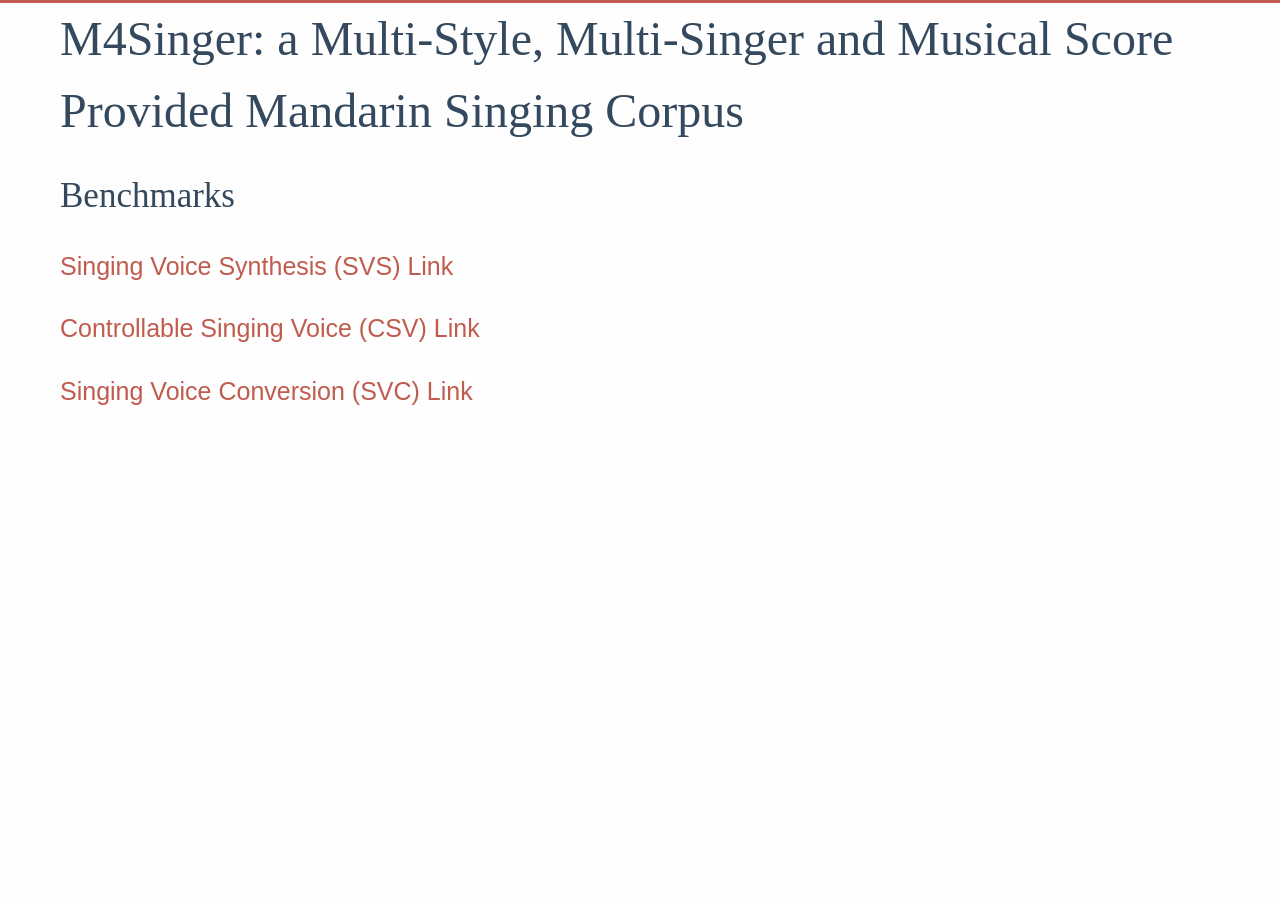
==== index.html @ 1cc2bf82 "m4singer" ====
<!DOCTYPE html>
<html lang="en">
  <head><meta charset="UTF-8"/>
<meta http-equiv="X-UA-Compatible" content="IE=edge" />
<meta name="viewport" content="width=device-width, initial-scale=1, maximum-scale=1"/>


<meta http-equiv="Cache-Control" content="no-transform" />
<meta http-equiv="Cache-Control" content="no-siteapp" />

<meta name="theme-color" content="#f8f5ec" />
<meta name="msapplication-navbutton-color" content="#f8f5ec">
<meta name="apple-mobile-web-app-capable" content="yes">
<meta name="apple-mobile-web-app-status-bar-style" content="#f8f5ec">

<link rel="alternate" href="/default" title="SyntaSpeech" ><link rel="shortcut icon" type="image/x-icon" href="/favicon.ico?v=2.11.1" />
<link rel="canonical" href="http://yoursite.com/"/>

<link rel="stylesheet" type="text/css" href="/lib/fancybox/jquery.fancybox.css" />
<link rel="stylesheet" type="text/css" href="/css/style.css?v=2.11.1" />

<script>
  window.config = {"leancloud":{"app_id":null,"app_key":null},"toc":true,"fancybox":true,"pjax":"","latex":false};
</script>

    <title>M4Singer</title>
  <meta name="generator" content="Hexo 6.0.0"></head>

  <body><div id="mobile-navbar" class="mobile-navbar">
  <div class="mobile-header-logo">
    <a href="/." class="logo">M4Singer</a>
  </div>
  <div class="mobile-navbar-icon">
    <span></span>
    <span></span>
    <span></span>
  </div>
</div>

<nav id="mobile-menu" class="mobile-menu slideout-menu">
  <ul class="mobile-menu-list"><a href="/">
        <li class="mobile-menu-item">Home
          </li>
      </a></ul>
</nav>
<div class="container" id="mobile-panel">
      <header id="header" class="header"></header>

      <main id="main" class="main">
        <div class="content-wrapper">
          <div id="content" class="content"><section id="posts" class="posts"><article class="post">
    <header class="post-header">
      <h1 class="post-title"><a class="post-link" href="/syntaspeech/">M4Singer: a Multi-Style, Multi-Singer and Musical Score Provided Mandarin Singing Corpus</a>
        </h1>

      <div class="post-meta"></div>
    </header>

    <div class="post-content">


<h1 id="Audio-Samples"><a href="#Audio-Samples" class="headerlink" title="Audio Samples"></a>Benchmarks</h1><p></p>
        <p style="font-size:25px;"><a href="svs_index.html">Singing Voice Synthesis (SVS) Link</a></p>
        <p style="font-size:25px;"><a href="csv_index.html">Controllable Singing Voice (CSV) Link</a></p>
        <p style="font-size:25px;"><a href="svc_index.html">Singing Voice Conversion (SVC) Link</a></p>
</ol>




<h3 id><a href="#" class="headerlink" title></a></h3>
        </div></article>
      <nav class="pagination"></nav></section></div></div>
      </main>

      <footer id="footer" class="footer"></footer>

      <div class="back-to-top" id="back-to-top">
        <i class="iconfont icon-up"></i>
      </div>
    </div><script type="text/javascript" src="/lib/jquery/jquery.min.js"></script>
  <script type="text/javascript" src="/lib/slideout/slideout.js"></script>
  <script type="text/javascript" src="/lib/fancybox/jquery.fancybox.pack.js"></script>
  <script type="text/javascript" src="/js/src/even.js?v=2.11.1"></script>
</body>
</html>
---- css/style.css ----
@charset "UTF-8";
@font-face {
  font-family: 'Chancery';
  src: url("../fonts/chancery/apple-chancery-webfont.eot");
  src: local("Apple Chancery"), url("../fonts/chancery/apple-chancery-webfont.eot?#iefix") format("embedded-opentype"), url("../fonts/chancery/apple-chancery-webfont.woff2") format("woff2"), url("../fonts/chancery/apple-chancery-webfont.woff") format("woff"), url("../fonts/chancery/apple-chancery-webfont.ttf") format("truetype"), url("../fonts/chancery/apple-chancery-webfont.svg#apple-chancery") format("svg");
  font-weight: lighter;
  font-style: normal; }

/*! normalize.css v3.0.2 | MIT License | git.io/normalize */
/**
 * 1. Set default font family to sans-serif.
 * 2. Prevent iOS text size adjust after orientation change, without disabling
 *    user zoom.
 */
html {
  font-family: sans-serif;
  /* 1 */
  -ms-text-size-adjust: 100%;
  /* 2 */
  -webkit-text-size-adjust: 100%;
  /* 2 */ }

/**
 * Remove default margin.
 */
body {
  margin: 0; }

/* HTML5 display definitions
   ========================================================================== */
/**
 * Correct `block` display not defined for any HTML5 element in IE 8/9.
 * Correct `block` display not defined for `details` or `summary` in IE 10/11
 * and Firefox.
 * Correct `block` display not defined for `main` in IE 11.
 */
article,
aside,
details,
figcaption,
figure,
footer,
header,
hgroup,
main,
menu,
nav,
section,
summary {
  display: block; }

/**
 * 1. Correct `inline-block` display not defined in IE 8/9.
 * 2. Normalize vertical alignment of `progress` in Chrome, Firefox, and Opera.
 */
audio,
canvas,
progress,
video {
  display: inline-block;
  /* 1 */
  vertical-align: baseline;
  /* 2 */ }

/**
 * Prevent modern browsers from displaying `audio` without controls.
 * Remove excess height in iOS 5 devices.
 */
audio:not([controls]) {
  display: none;
  height: 0; }

/**
 * Address `[hidden]` styling not present in IE 8/9/10.
 * Hide the `template` element in IE 8/9/11, Safari, and Firefox < 22.
 */
[hidden],
template {
  display: none; }

/* Links
   ========================================================================== */
/**
 * Remove the gray background color from active links in IE 10.
 */
a {
  background-color: transparent; }

/**
 * Improve readability when focused and also mouse hovered in all browsers.
 */
a:active,
a:hover {
  outline: 0; }

/* Text-level semantics
   ========================================================================== */
/**
 * Address styling not present in IE 8/9/10/11, Safari, and Chrome.
 */
abbr[title] {
  border-bottom: 1px dotted; }

/**
 * Address style set to `bolder` in Firefox 4+, Safari, and Chrome.
 */
b,
strong {
  font-weight: bold; }

/**
 * Address styling not present in Safari and Chrome.
 */
dfn {
  font-style: italic; }

/**
 * Address variable `h1` font-size and margin within `section` and `article`
 * contexts in Firefox 4+, Safari, and Chrome.
 */
h1 {
  font-size: 2em;
  margin: 0.67em 0; }

/**
 * Address styling not present in IE 8/9.
 */
mark {
  background: #ff0;
  color: #000; }

/**
 * Address inconsistent and variable font size in all browsers.
 */
small {
  font-size: 80%; }

/**
 * Prevent `sub` and `sup` affecting `line-height` in all browsers.
 */
sub,
sup {
  font-size: 75%;
  line-height: 0;
  position: relative;
  vertical-align: baseline; }

sup {
  top: -0.5em; }

sub {
  bottom: -0.25em; }

/* Embedded content
   ========================================================================== */
/**
 * Remove border when inside `a` element in IE 8/9/10.
 */
img {
  border: 0; }

/**
 * Correct overflow not hidden in IE 9/10/11.
 */
svg:not(:root) {
  overflow: hidden; }

/* Grouping content
   ========================================================================== */
/**
 * Address margin not present in IE 8/9 and Safari.
 */
figure {
  margin: 1em 40px; }

/**
 * Address differences between Firefox and other browsers.
 */
hr {
  -moz-box-sizing: content-box;
  box-sizing: content-box;
  height: 0; }

/**
 * Contain overflow in all browsers.
 */
pre {
  overflow: auto; }

/**
 * Address odd `em`-unit font size rendering in all browsers.
 */
code,
kbd,
pre,
samp {
  font-family: monospace, monospace;
  font-size: 1em; }

/* Forms
   ========================================================================== */
/**
 * Known limitation: by default, Chrome and Safari on OS X allow very limited
 * styling of `select`, unless a `border` property is set.
 */
/**
 * 1. Correct color not being inherited.
 *    Known issue: affects color of disabled elements.
 * 2. Correct font properties not being inherited.
 * 3. Address margins set differently in Firefox 4+, Safari, and Chrome.
 */
button,
input,
optgroup,
select,
textarea {
  color: inherit;
  /* 1 */
  font: inherit;
  /* 2 */
  margin: 0;
  /* 3 */ }

/**
 * Address `overflow` set to `hidden` in IE 8/9/10/11.
 */
button {
  overflow: visible; }

/**
 * Address inconsistent `text-transform` inheritance for `button` and `select`.
 * All other form control elements do not inherit `text-transform` values.
 * Correct `button` style inheritance in Firefox, IE 8/9/10/11, and Opera.
 * Correct `select` style inheritance in Firefox.
 */
button,
select {
  text-transform: none; }

/**
 * 1. Avoid the WebKit bug in Android 4.0.* where (2) destroys native `audio`
 *    and `video` controls.
 * 2. Correct inability to style clickable `input` types in iOS.
 * 3. Improve usability and consistency of cursor style between image-type
 *    `input` and others.
 */
button,
html input[type="button"],
input[type="reset"],
input[type="submit"] {
  -webkit-appearance: button;
  /* 2 */
  cursor: pointer;
  /* 3 */ }

/**
 * Re-set default cursor for disabled elements.
 */
button[disabled],
html input[disabled] {
  cursor: default; }

/**
 * Remove inner padding and border in Firefox 4+.
 */
button::-moz-focus-inner,
input::-moz-focus-inner {
  border: 0;
  padding: 0; }

/**
 * Address Firefox 4+ setting `line-height` on `input` using `!important` in
 * the UA stylesheet.
 */
input {
  line-height: normal; }

/**
 * It's recommended that you don't attempt to style these elements.
 * Firefox's implementation doesn't respect box-sizing, padding, or width.
 *
 * 1. Address box sizing set to `content-box` in IE 8/9/10.
 * 2. Remove excess padding in IE 8/9/10.
 */
input[type="checkbox"],
input[type="radio"] {
  box-sizing: border-box;
  /* 1 */
  padding: 0;
  /* 2 */ }

/**
 * Fix the cursor style for Chrome's increment/decrement buttons. For certain
 * `font-size` values of the `input`, it causes the cursor style of the
 * decrement button to change from `default` to `text`.
 */
input[type="number"]::-webkit-inner-spin-button,
input[type="number"]::-webkit-outer-spin-button {
  height: auto; }

/**
 * 1. Address `appearance` set to `searchfield` in Safari and Chrome.
 * 2. Address `box-sizing` set to `border-box` in Safari and Chrome
 *    (include `-moz` to future-proof).
 */
input[type="search"] {
  -webkit-appearance: textfield;
  /* 1 */
  -moz-box-sizing: content-box;
  -webkit-box-sizing: content-box;
  /* 2 */
  box-sizing: content-box; }

/**
 * Remove inner padding and search cancel button in Safari and Chrome on OS X.
 * Safari (but not Chrome) clips the cancel button when the search input has
 * padding (and `textfield` appearance).
 */
input[type="search"]::-webkit-search-cancel-button,
input[type="search"]::-webkit-search-decoration {
  -webkit-appearance: none; }

/**
 * Define consistent border, margin, and padding.
 */
fieldset {
  border: 1px solid #c0c0c0;
  margin: 0 2px;
  padding: 0.35em 0.625em 0.75em; }

/**
 * 1. Correct `color` not being inherited in IE 8/9/10/11.
 * 2. Remove padding so people aren't caught out if they zero out fieldsets.
 */
legend {
  border: 0;
  /* 1 */
  padding: 0;
  /* 2 */ }

/**
 * Remove default vertical scrollbar in IE 8/9/10/11.
 */
textarea {
  overflow: auto; }

/**
 * Don't inherit the `font-weight` (applied by a rule above).
 * NOTE: the default cannot safely be changed in Chrome and Safari on OS X.
 */
optgroup {
  font-weight: bold; }

/* Tables
   ========================================================================== */
/**
 * Remove most spacing between table cells.
 */
table {
  border-collapse: collapse;
  border-spacing: 0; }

td,
th {
  padding: 0; }

html {
  font-size: 18px;
  box-sizing: border-box; }

body {
  padding: 0;
  margin: 0;
  font-family: "Source Sans Pro", "Helvetica Neue", Arial, sans-serif;
  font-weight: normal;
  -webkit-font-smoothing: antialiased;
  -moz-osx-font-smoothing: grayscale;
  line-height: 1.5;
  color: #34495e;
  background: #fefefe;
  scroll-behavior: smooth;
  border-top: 3px solid #c05b4d; }
  body.hide-top {
    border-top: 3px solid transparent; }

@media screen and (max-width: 1200px) {
  body {
    border-top: 0; } }

::selection {
  background: #c05b4d;
  color: #fff; }

img {
  max-width: 100%;
  height: auto;
  display: inline-block;
  vertical-align: middle; }

a {
  color: #34495e;
  text-decoration: none; }

h1 {
  font-size: 35px;
  font-family: Athelas, STHeiti, Microsoft Yahei, serif; }

h2 {
  font-size: 28px;
  font-family: Athelas, STHeiti, Microsoft Yahei, serif; }

h3 {
  font-size: 25px;
  font-family: Athelas, STHeiti, Microsoft Yahei, serif; }

h4 {
  font-size: 16px;
  font-family: Athelas, STHeiti, Microsoft Yahei, serif; }

h5 {
  font-size: 14px;
  font-family: Athelas, STHeiti, Microsoft Yahei, serif; }

h6 {
  font-size: 14px;
  font-family: Athelas, STHeiti, Microsoft Yahei, serif; }

.container {
  margin: 0 auto;
  width: 1200px; }

@media screen and (max-width: 1200px) {
  .container {
    width: 100%;
    box-shadow: -1px -5px 5px #cacaca; } }

.content-wrapper {
  padding: 0 20px; }

.video-container {
  position: relative;
  padding-bottom: 56.25%;
  /* 16:9 */
  padding-top: 25px;
  height: 0; }

.video-container iframe {
  position: absolute;
  top: 0;
  left: 0;
  width: 100%;
  height: 100%; }

.header {
  padding: 0px 0px; }
  .header:before, .header:after {
    content: " ";
    display: table; }
  .header:after {
    clear: both; }
  .header .logo-wrapper {
    float: left; }
    .header .logo-wrapper .logo {
      font-size: 0px;
      font-family: "Chancery", cursive, LiSu, sans-serif; }
  @media screen and (max-width: 1200px) {
    .header .logo-wrapper {
      display: none; } }
  .header .site-navbar {
    float: right; }
    .header .site-navbar .menu {
      display: inline-block;
      position: relative;
      padding-left: 0;
      padding-right: 25px;
      font-family: Athelas, STHeiti, Microsoft Yahei, serif; }
      .header .site-navbar .menu .menu-item {
        display: inline-block;
        display: inline-block;
        vertical-align: middle;
        transform: translateZ(0);
        backface-visibility: hidden;
        box-shadow: 0 0 1px transparent;
        position: relative;
        overflow: hidden; }
        .header .site-navbar .menu .menu-item + .menu-item {
          margin-left: 0px; }
        .header .site-navbar .menu .menu-item:before {
          content: '';
          position: absolute;
          z-index: -1;
          height: 2px;
          bottom: 0;
          left: 51%;
          right: 51%;
          background: #c05b4d;
          transition-duration: 0.2s;
          transition-property: right, left;
          transition-timing-function: ease-out; }
        .header .site-navbar .menu .menu-item.active:before, .header .site-navbar .menu .menu-item:active:before, .header .site-navbar .menu .menu-item:focus:before, .header .site-navbar .menu .menu-item:hover:before {
          right: 0;
          left: 0; }
      .header .site-navbar .menu .menu-item-link {
        font-size: 0px; }
  @media screen and (max-width: 1200px) {
    .header .site-navbar {
      display: none; } }

@media screen and (max-width: 1200px) {
  .header {
    padding: 50px 0 0;
    text-align: center; } }

.posts {
  margin-bottom: 0px; }

.post {
  padding: 0em 0; }
  .post + .post {
    border-top: 0px solid #e6e6e6; }
  .post .post-header {
    margin-bottom: 20px; }
    .post .post-header .post-title {
      margin: 0;
      font-size: 48px;
      font-weight: 400;
      font-family: Athelas, STHeiti, Microsoft Yahei, serif; }
    .post .post-header .post-link {
      display: inline-block;
      vertical-align: middle;
      transform: translateZ(0);
      backface-visibility: hidden;
      box-shadow: 0 0 1px transparent;
      position: relative;
      overflow: hidden; }
      .post .post-header .post-link:before {
        content: '';
        position: absolute;
        z-index: -1;
        height: 2px;
        bottom: 0;
        left: 51%;
        right: 51%;
        background: #c05b4d;
        transition-duration: 0.2s;
        transition-property: right, left;
        transition-timing-function: ease-out; }
      .post .post-header .post-link.active:before, .post .post-header .post-link:active:before, .post .post-header .post-link:focus:before, .post .post-header .post-link:hover:before {
        right: 0;
        left: 0; }
    .post .post-header .post-meta .post-time {
      font-size: 15px;
      color: #8a8a8a; }
    .post .post-header .post-meta .post-category {
      display: inline;
      font-size: 14px;
      color: #8a8a8a; }
      .post .post-header .post-meta .post-category::before {
        content: '·'; }
      .post .post-header .post-meta .post-category a {
        color: inherit; }
        .post .post-header .post-meta .post-category a + a::before {
          content: '/';
          margin-right: 3px;
          color: #8a8a8a !important; }
        .post .post-header .post-meta .post-category a:hover {
          color: #c05b4d; }
    .post .post-header .post-meta .post-visits {
      display: inline-block;
      font-size: 14px;
      color: #8a8a8a; }
      .post .post-header .post-meta .post-visits::before {
        content: '·'; }
  .post .post-toc {
    position: absolute;
    width: 200px;
    margin-left: 1185px;
    padding: 10px;
    font-family: Athelas, STHeiti, Microsoft Yahei, serif;
    border-radius: 5px;
    background: rgba(248, 245, 236, 0.6);
    box-shadow: 1px 1px 2px rgba(0, 0, 0, 0.125);
    word-wrap: break-word;
    box-sizing: border-box; }
    .post .post-toc .post-toc-title {
      margin: 0 10px;
      font-size: 20px;
      font-weight: 400;
      text-transform: uppercase; }
    .post .post-toc .post-toc-content {
      font-size: 15px; }
      .post .post-toc .post-toc-content .toc,
      .post .post-toc .post-toc-content .toc-child {
        list-style: square; }
      .post .post-toc .post-toc-content .toc {
        margin: 10px 0;
        padding-left: 20px; }
        .post .post-toc .post-toc-content .toc .toc-child {
          padding-left: 15px; }
      .post .post-toc .post-toc-content .toc-link.active {
        color: #c05b4d; }
  @media screen and (max-width: 1585px) {
    .post .post-toc {
      display: none; } }
  .post .post-content h1 {
    font-weight: 400;
    font-family: Athelas, STHeiti, Microsoft Yahei, serif; }
  .post .post-content h2 {
    font-weight: 400;
    font-family: Athelas, STHeiti, Microsoft Yahei, serif; }
  .post .post-content h3 {
    font-weight: 400;
    font-family: Athelas, STHeiti, Microsoft Yahei, serif; }
  .post .post-content h4 {
    font-weight: 400;
    font-family: Athelas, STHeiti, Microsoft Yahei, serif; }
  .post .post-content h5 {
    font-weight: 400;
    font-family: Athelas, STHeiti, Microsoft Yahei, serif; }
  .post .post-content h6 {
    font-weight: 400;
    font-family: Athelas, STHeiti, Microsoft Yahei, serif; }
  .post .post-content .headerlink:hover {
    border-bottom: 0; }
  .post .post-content a {
    color: #c05b4d;
    word-break: break-all; }
    .post .post-content a:hover {
      border-bottom: 1px solid #c05b4d; }
    .post .post-content a.fancybox {
      border: 0; }
  .post .post-content ul {
    padding-left: 0;
    list-style: inside; }
    .post .post-content ul li input[type="checkbox"] {
      margin-right: 5px; }
  .post .post-content blockquote {
    margin: 2em 0;
    padding: 10px 20px;
    position: relative;
    color: rgba(52, 73, 94, 0.8);
    background-color: rgba(192, 91, 77, 0.05);
    border-left: 3px solid rgba(192, 91, 77, 0.3);
    box-shadow: 1px 1px 2px rgba(0, 0, 0, 0.125); }
    .post .post-content blockquote p {
      margin: 0; }
  .post .post-content img {
    display: inline-block;
    max-width: 100%; }
  .post .post-content .table-responsive {
    width: 100%;
    margin-bottom: 20px;
    overflow: auto;
    border: 3px double #f4efe1; }
  .post .post-content table {
    width: 100%;
    max-width: 100%;
    border-spacing: 0;
    box-shadow: 2px 2px 3px rgba(0, 0, 0, 0.125); }
    .post .post-content table thead {
      background: #f8f5ec; }
    .post .post-content table th, .post .post-content table td {
      padding: 5px 15px;
      border: 1px double #f4efe1;
      align-content: "center"; }
  .post .post-content code, .post .post-content pre {
    padding: 7px;
    font-size: 13px;
    font-family: Consolas, Monaco, Menlo, Consolas, monospace;
    background: #f8f5ec; }
  .post .post-content code {
    padding: 3px 5px;
    border-radius: 4px;
    color: #c7254e;
    word-break: normal;
    white-space: pre-warp;
    word-wrap: break-word; }
  .post .post-content .highlight {
    margin: 1em 0;
    border-radius: 5px;
    overflow-x: auto;
    box-shadow: 1px 1px 2px rgba(0, 0, 0, 0.125);
    position: relative; }
    .post .post-content .highlight table {
      position: relative;
      max-width: none; }
      .post .post-content .highlight table::after {
        position: absolute;
        top: 0;
        right: 0;
        left: 0;
        padding: 2px 7px;
        font-size: 13px;
        font-weight: bold;
        color: #b1b1b1;
        background: #f4efe1;
        content: 'Code'; }
    .post .post-content .highlight.html > table::after {
      content: "HTML"; }
    .post .post-content .highlight.html > figcaption > span::after {
      content: " · HTML"; }
    .post .post-content .highlight.html figcaption + table::after {
      display: none; }
    .post .post-content .highlight.js > table::after {
      content: "JavaScript"; }
    .post .post-content .highlight.js > figcaption > span::after {
      content: " · JavaScript"; }
    .post .post-content .highlight.js figcaption + table::after {
      display: none; }
    .post .post-content .highlight.bash > table::after {
      content: "Bash"; }
    .post .post-content .highlight.bash > figcaption > span::after {
      content: " · Bash"; }
    .post .post-content .highlight.bash figcaption + table::after {
      display: none; }
    .post .post-content .highlight.css > table::after {
      content: "CSS"; }
    .post .post-content .highlight.css > figcaption > span::after {
      content: " · CSS"; }
    .post .post-content .highlight.css figcaption + table::after {
      display: none; }
    .post .post-content .highlight.scss > table::after {
      content: "Scss"; }
    .post .post-content .highlight.scss > figcaption > span::after {
      content: " · Scss"; }
    .post .post-content .highlight.scss figcaption + table::after {
      display: none; }
    .post .post-content .highlight.java > table::after {
      content: "Java"; }
    .post .post-content .highlight.java > figcaption > span::after {
      content: " · Java"; }
    .post .post-content .highlight.java figcaption + table::after {
      display: none; }
    .post .post-content .highlight.xml > table::after {
      content: "XML"; }
    .post .post-content .highlight.xml > figcaption > span::after {
      content: " · XML"; }
    .post .post-content .highlight.xml figcaption + table::after {
      display: none; }
    .post .post-content .highlight.python > table::after {
      content: "Python"; }
    .post .post-content .highlight.python > figcaption > span::after {
      content: " · Python"; }
    .post .post-content .highlight.python figcaption + table::after {
      display: none; }
    .post .post-content .highlight.json > table::after {
      content: "JSON"; }
    .post .post-content .highlight.json > figcaption > span::after {
      content: " · JSON"; }
    .post .post-content .highlight.json figcaption + table::after {
      display: none; }
    .post .post-content .highlight.swift > table::after {
      content: "Swift"; }
    .post .post-content .highlight.swift > figcaption > span::after {
      content: " · Swift"; }
    .post .post-content .highlight.swift figcaption + table::after {
      display: none; }
    .post .post-content .highlight.ruby > table::after {
      content: "Ruby"; }
    .post .post-content .highlight.ruby > figcaption > span::after {
      content: " · Ruby"; }
    .post .post-content .highlight.ruby figcaption + table::after {
      display: none; }
    .post .post-content .highlight.php > table::after {
      content: "PHP"; }
    .post .post-content .highlight.php > figcaption > span::after {
      content: " · PHP"; }
    .post .post-content .highlight.php figcaption + table::after {
      display: none; }
    .post .post-content .highlight.c > table::after {
      content: "C"; }
    .post .post-content .highlight.c > figcaption > span::after {
      content: " · C"; }
    .post .post-content .highlight.c figcaption + table::after {
      display: none; }
    .post .post-content .highlight.cpp > table::after {
      content: "C++"; }
    .post .post-content .highlight.cpp > figcaption > span::after {
      content: " · C++"; }
    .post .post-content .highlight.cpp figcaption + table::after {
      display: none; }
    .post .post-content .highlight.scheme > table::after {
      content: "Scheme"; }
    .post .post-content .highlight.scheme > figcaption > span::after {
      content: " · Scheme"; }
    .post .post-content .highlight.scheme figcaption + table::after {
      display: none; }
    .post .post-content .highlight.objectivec > table::after {
      content: "Objective-C"; }
    .post .post-content .highlight.objectivec > figcaption > span::after {
      content: " · Objective-C"; }
    .post .post-content .highlight.objectivec figcaption + table::after {
      display: none; }
    .post .post-content .highlight.yml > table::after {
      content: "YAML"; }
    .post .post-content .highlight.yml > figcaption > span::after {
      content: " · YAML"; }
    .post .post-content .highlight.yml figcaption + table::after {
      display: none; }
    .post .post-content .highlight.stylus > table::after {
      content: "Stylus"; }
    .post .post-content .highlight.stylus > figcaption > span::after {
      content: " · Stylus"; }
    .post .post-content .highlight.stylus figcaption + table::after {
      display: none; }
    .post .post-content .highlight.sql > table::after {
      content: "SQL"; }
    .post .post-content .highlight.sql > figcaption > span::after {
      content: " · SQL"; }
    .post .post-content .highlight.sql figcaption + table::after {
      display: none; }
    .post .post-content .highlight.http > table::after {
      content: "HTTP"; }
    .post .post-content .highlight.http > figcaption > span::after {
      content: " · HTTP"; }
    .post .post-content .highlight.http figcaption + table::after {
      display: none; }
    .post .post-content .highlight.go > table::after {
      content: "Go"; }
    .post .post-content .highlight.go > figcaption > span::after {
      content: " · Go"; }
    .post .post-content .highlight.go figcaption + table::after {
      display: none; }
    .post .post-content .highlight.kotlin > table::after {
      content: "Kotlin"; }
    .post .post-content .highlight.kotlin > figcaption > span::after {
      content: " · Kotlin"; }
    .post .post-content .highlight.kotlin figcaption + table::after {
      display: none; }
    .post .post-content .highlight figcaption {
      position: absolute;
      top: 0;
      width: 100%;
      padding: 2px 7px;
      font-size: 13px;
      font-weight: bold;
      color: #b1b1b1;
      background: #f4efe1;
      z-index: 20;
      overflow-x: hidden;
      box-sizing: border-box; }
      .post .post-content .highlight figcaption > a {
        position: absolute;
        right: 0;
        display: inline-box;
        margin-right: 7px;
        font-weight: 400; }
        .post .post-content .highlight figcaption > a:hover {
          text-decoration: none;
          border: 0; }
    .post .post-content .highlight .code pre {
      margin: 0;
      padding: 30px 10px 10px; }
    .post .post-content .highlight .gutter {
      width: 10px;
      color: #cacaca; }
      .post .post-content .highlight .gutter pre {
        margin: 0;
        padding: 30px 7px 10px; }
    .post .post-content .highlight .line {
      height: 20px; }
    .post .post-content .highlight table, .post .post-content .highlight tr, .post .post-content .highlight td {
      margin: 0;
      padding: 0;
      width: 100%;
      border-collapse: collapse; }
    .post .post-content .highlight .code .comment,
    .post .post-content .highlight .code .quote {
      color: #93a1a1; }
    .post .post-content .highlight .code .keyword,
    .post .post-content .highlight .code .selector-tag,
    .post .post-content .highlight .code .addition {
      color: #859900; }
    .post .post-content .highlight .code .number,
    .post .post-content .highlight .code .string,
    .post .post-content .highlight .code .meta .meta-string,
    .post .post-content .highlight .code .literal,
    .post .post-content .highlight .code .doctag,
    .post .post-content .highlight .code .regexp {
      color: #2aa198; }
    .post .post-content .highlight .code .title,
    .post .post-content .highlight .code .section,
    .post .post-content .highlight .code .name,
    .post .post-content .highlight .code .selector-id,
    .post .post-content .highlight .code .selector-class {
      color: #268bd2; }
    .post .post-content .highlight .code .attribute,
    .post .post-content .highlight .code .attr,
    .post .post-content .highlight .code .variable,
    .post .post-content .highlight .code .template-variable,
    .post .post-content .highlight .code .class .title,
    .post .post-content .highlight .code .type {
      color: #b58900; }
    .post .post-content .highlight .code .symbol,
    .post .post-content .highlight .code .bullet,
    .post .post-content .highlight .code .subst,
    .post .post-content .highlight .code .meta,
    .post .post-content .highlight .code .meta .keyword,
    .post .post-content .highlight .code .selector-attr,
    .post .post-content .highlight .code .selector-pseudo,
    .post .post-content .highlight .code .link {
      color: #cb4b16; }
    .post .post-content .highlight .code .built_in,
    .post .post-content .highlight .code .deletion {
      color: #dc322f; }
  .post .post-content .read-more .read-more-link {
    color: #c05b4d;
    font-size: 1.1em;
    font-family: Athelas, STHeiti, Microsoft Yahei, serif; }
    .post .post-content .read-more .read-more-link:hover {
      border-bottom: 1px solid #c05b4d; }
  .post .post-copyright {
    margin-top: 20px;
    padding-top: 10px;
    border-top: 1px dashed #e6e6e6; }
    .post .post-copyright .copyright-item {
      margin: 5px 0;
      word-break: normal;
      white-space: pre-warp;
      word-wrap: break-word; }
      .post .post-copyright .copyright-item a {
        color: #c05b4d; }
  .post .post-reward {
    margin-top: 20px;
    padding-top: 10px;
    text-align: center;
    border-top: 1px dashed #e6e6e6; }
    .post .post-reward .reward-button {
      margin: 15px 0;
      padding: 3px 7px;
      display: inline-block;
      color: #c05b4d;
      border: 1px solid #c05b4d;
      border-radius: 5px;
      cursor: pointer; }
      .post .post-reward .reward-button:hover {
        color: #fefefe;
        background-color: #c05b4d;
        transition: 0.5s; }
    .post .post-reward #reward:checked ~ .qr-code {
      display: block; }
    .post .post-reward #reward:checked ~ .reward-button {
      display: none; }
    .post .post-reward .qr-code {
      display: none;
      margin-top: 15px; }
      .post .post-reward .qr-code .qr-code-image {
        display: inline-block;
        min-width: 200px;
        width: 40%; }
      .post .post-reward .qr-code .image {
        width: 200px;
        height: 200px; }
  .post .post-footer {
    margin-top: 0px;
    border-top: 1px solid #e6e6e6;
    font-family: Athelas, STHeiti, Microsoft Yahei, serif; }
    .post .post-footer .post-tags {
      padding: 0px 0; }
      .post .post-footer .post-tags a {
        margin-right: 5px;
        color: #c05b4d;
        word-break: break-all; }
        .post .post-footer .post-tags a::before {
          content: '#'; }
    .post .post-footer .post-nav {
      margin: 1em 0; }
      .post .post-footer .post-nav:before, .post .post-footer .post-nav:after {
        content: " ";
        display: table; }
      .post .post-footer .post-nav:after {
        clear: both; }
      .post .post-footer .post-nav .prev,
      .post .post-footer .post-nav .next {
        font-weight: 600;
        font-size: 18px;
        font-family: Athelas, STHeiti, Microsoft Yahei, serif;
        transition-property: transform;
        transition-timing-function: ease-out;
        transition-duration: 0.3s; }
      .post .post-footer .post-nav .prev {
        float: left; }
        .post .post-footer .post-nav .prev:hover {
          color: #c05b4d;
          transform: translateX(-4px); }
      .post .post-footer .post-nav .next {
        float: right; }
        .post .post-footer .post-nav .next:hover {
          color: #c05b4d;
          transform: translateX(4px); }
      .post .post-footer .post-nav .nav-mobile {
        display: none; }
  @media screen and (max-width: 1200px) {
    .post .post-footer .post-nav .nav-default {
      display: none; }
    .post .post-footer .post-nav .nav-mobile {
      display: inline; } }

.pagination {
  margin: 2em 0; }
  .pagination:before, .pagination:after {
    content: " ";
    display: table; }
  .pagination:after {
    clear: both; }
  .pagination .prev,
  .pagination .next {
    font-weight: 600;
    font-size: 20px;
    font-family: Athelas, STHeiti, Microsoft Yahei, serif;
    transition-property: transform;
    transition-timing-function: ease-out;
    transition-duration: 0.3s; }
  .pagination .prev {
    float: left; }
    .pagination .prev:hover {
      color: #c05b4d;
      transform: translateX(-4px); }
  .pagination .next {
    float: right; }
    .pagination .next:hover {
      color: #c05b4d;
      transform: translateX(4px); }

.footer {
  margin-top: 2em; }
  .footer .social-links {
    text-align: center; }
    .footer .social-links .iconfont {
      font-size: 30px; }
      .footer .social-links .iconfont + .iconfont {
        margin-left: 10px; }
      .footer .social-links .iconfont:hover {
        color: #c05b4d; }
  .footer .copyright {
    margin: 10px 0;
    color: #8a8a8a;
    text-align: center;
    font-family: Athelas, STHeiti, Microsoft Yahei, serif; }
    .footer .copyright .hexo-link,
    .footer .copyright .theme-link {
      color: #c05b4d; }
    .footer .copyright .copyright-year {
      display: block; }
      .footer .copyright .copyright-year .heart {
        font-size: 14px; }

.archive {
  margin: 2em 0px;
  max-width: 550px; }
  .archive .archive-title {
    font-family: Athelas, STHeiti, Microsoft Yahei, serif; }
    .archive .archive-title.tag, .archive .archive-title.category {
      margin: 15px 0; }
    .archive .archive-title .archive-name {
      margin: 0;
      display: inline-block;
      font-weight: 400;
      font-size: 30px;
      line-height: 32px; }
    .archive .archive-title .archive-post-counter {
      display: none;
      color: #8a8a8a; }
  .archive .collection-title {
    font-family: Athelas, STHeiti, Microsoft Yahei, serif; }
    .archive .collection-title .archive-year {
      margin: 15px 0;
      font-weight: 400;
      font-size: 28px;
      line-height: 30px; }
  .archive .archive-post {
    padding: 3px 20px;
    border-left: 1px solid #cacaca; }
    .archive .archive-post .archive-post-time {
      margin-right: 10px;
      color: #8a8a8a; }
    .archive .archive-post .archive-post-title .archive-post-link {
      color: #c05b4d; }
    .archive .archive-post::first-child {
      margin-top: 10px; }
    .archive .archive-post:hover {
      border-left: 3px solid #c05b4d;
      transition: 0.2s ease-out;
      transform: translateX(4px); }
      .archive .archive-post:hover .archive-post-time {
        color: #717171; }
      .archive .archive-post:hover .archive-post-title .archive-post-link {
        color: #a14639; }

@media screen and (max-width: 1200px) {
  .archive {
    margin-left: auto;
    margin-right: auto; }
    .archive .archive-title .archive-name {
      font-size: 26px; }
    .archive .collection-title .archive-year {
      margin: 10px 0;
      font-size: 24px; }
    .archive .archive-post {
      padding: 5px 10px; }
      .archive .archive-post .archive-post-time {
        font-size: 13px;
        display: block; } }

.tag-cloud {
  margin: 2em 0 3em;
  text-align: center;
  font-family: Athelas, STHeiti, Microsoft Yahei, serif; }
  .tag-cloud .tag-cloud-title {
    display: inline-block;
    font-size: 0x;
    color: #c05b4d;
    border-bottom: 2px solid #c05b4d; }
  .tag-cloud .tag-cloud-tags {
    margin: 10px 0; }
    .tag-cloud .tag-cloud-tags a {
      display: inline-block;
      position: relative;
      margin: 5px 10px;
      word-wrap: break-word;
      transition-duration: 0.2s;
      transition-property: transform;
      transition-timing-function: ease-out; }
      .tag-cloud .tag-cloud-tags a:active, .tag-cloud .tag-cloud-tags a:focus, .tag-cloud .tag-cloud-tags a:hover {
        color: #c05b4d;
        transform: scale(1.1); }

.categories {
  margin: 2em 0 3em;
  text-align: center;
  font-family: Athelas, STHeiti, Microsoft Yahei, serif; }
  .categories .categories-title {
    display: inline-block;
    font-size: 0px;
    color: #c05b4d;
    border-bottom: 2px solid #c05b4d; }
  .categories .categories-tags {
    margin: 10px 0; }
    .categories .categories-tags .category-link {
      display: inline-block;
      position: relative;
      margin: 5px 10px;
      word-wrap: break-word;
      transition-duration: 0.2s;
      transition-property: transform;
      transition-timing-function: ease-out; }
      .categories .categories-tags .category-link .category-count {
        display: inline-block;
        position: relative;
        top: -8px;
        right: -2px;
        color: #c05b4d;
        font-size: 12px; }
      .categories .categories-tags .category-link:active, .categories .categories-tags .category-link:focus, .categories .categories-tags .category-link:hover {
        color: #c05b4d;
        transform: scale(1.1); }

@font-face {
  font-family: 'iconfont';
  /* project id 96542 */
  src: url("//at.alicdn.com/t/font_96542_ixz9jngnf1sb57b9.eot");
  src: url("//at.alicdn.com/t/font_96542_ixz9jngnf1sb57b9.eot?#iefix") format("embedded-opentype"), url("//at.alicdn.com/t/font_96542_ixz9jngnf1sb57b9.woff") format("woff"), url("//at.alicdn.com/t/font_96542_ixz9jngnf1sb57b9.ttf") format("truetype"), url("//at.alicdn.com/t/font_96542_ixz9jngnf1sb57b9.svg#iconfont") format("svg"); }

.iconfont {
  font-family: "iconfont" !important;
  font-style: normal;
  -webkit-font-smoothing: antialiased;
  -webkit-text-stroke-width: 0.2px;
  -moz-osx-font-smoothing: grayscale;
  cursor: pointer; }

.icon-instagram:before {
  font-size: .95em;
  content: "\e611";
  position: relative;
  top: -1px; }

.icon-douban:before {
  content: "\e610"; }

.icon-tumblr:before {
  content: "\e69f";
  font-size: .85em;
  position: relative;
  top: -4px; }

.icon-linkedin:before {
  content: "\e60d";
  position: relative;
  top: -4px; }

.icon-twitter:before {
  content: "\e600"; }

.icon-weibo:before {
  content: "\e602"; }

.icon-stack-overflow:before {
  content: "\e603";
  font-size: .85em;
  position: relative;
  top: -4px; }

.icon-email:before {
  content: "\e605";
  position: relative;
  top: -2px; }

.icon-facebook:before {
  content: "\e601";
  font-size: .95em;
  position: relative;
  top: -2px; }

.icon-github:before {
  content: "\e606";
  position: relative;
  top: -3px; }

.icon-rss:before {
  content: "\e604"; }

.icon-google:before {
  content: "\e609"; }

.icon-zhihu:before {
  content: "\e607";
  font-size: .9em;
  position: relative;
  top: -2px; }

.icon-pocket:before {
  content: "\e856"; }

/* Generic Icon */
.icon-heart:before {
  content: "\e608"; }

.icon-right:before {
  content: "\e60a"; }

.icon-left:before {
  content: "\e60b"; }

.icon-up:before {
  content: "\e60c"; }

.icon-close:before {
  content: "\e60f"; }

.slideout-menu {
  position: fixed;
  top: 0;
  left: 0px;
  bottom: 0;
  width: 180px;
  min-height: 100vh;
  overflow-y: hidden;
  -webkit-overflow-scrolling: touch;
  z-index: 0;
  display: none; }

.slideout-panel {
  position: relative;
  z-index: 1;
  background-color: #fefefe;
  min-height: 100vh; }

.slideout-open,
.slideout-open body,
.slideout-open .slideout-panel {
  overflow: hidden; }

.slideout-open .slideout-menu {
  display: block; }

.mobile-navbar {
  display: none;
  position: fixed;
  top: 0;
  left: 0;
  width: 100%;
  height: 0px;
  background: #fefefe;
  box-shadow: 0px 2px 2px #cacaca;
  text-align: center;
  transition: transform 300ms ease;
  z-index: 99; }
  .mobile-navbar.fixed-open {
    transform: translate3d(180px, 0px, 0px); }
  .mobile-navbar .mobile-header-logo {
    display: inline-block;
    margin-right: 50px; }
    .mobile-navbar .mobile-header-logo .logo {
      font-size: 22px;
      line-height: 0px;
      font-family: "Chancery", cursive, LiSu, sans-serif; }
  .mobile-navbar .mobile-navbar-icon {
    color: #c05b4d;
    height: 0px;
    width: 0px;
    font-size: 24px;
    text-align: center;
    float: left;
    position: relative;
    transition: background 0.5s; }

@keyframes clickfirst {
  0% {
    transform: translateY(6px) rotate(0deg); }
  100% {
    transform: translateY(0) rotate(45deg); } }

@keyframes clickmid {
  0% {
    opacity: 1; }
  100% {
    opacity: 0; } }

@keyframes clicklast {
  0% {
    transform: translateY(-6px) rotate(0deg); }
  100% {
    transform: translateY(0) rotate(-45deg); } }

@keyframes outfirst {
  0% {
    transform: translateY(0) rotate(-45deg); }
  100% {
    transform: translateY(-6px) rotate(0deg); } }

@keyframes outmid {
  0% {
    opacity: 0; }
  100% {
    opacity: 1; } }

@keyframes outlast {
  0% {
    transform: translateY(0) rotate(45deg); }
  100% {
    transform: translateY(6px) rotate(0deg); } }
    .mobile-navbar .mobile-navbar-icon span {
      position: absolute;
      left: calc((100% - 20px) / 2);
      top: calc((100% - 1px) / 2);
      width: 20px;
      height: 1px;
      background-color: #c05b4d; }
      .mobile-navbar .mobile-navbar-icon span:nth-child(1) {
        transform: translateY(6px) rotate(0deg); }
      .mobile-navbar .mobile-navbar-icon span:nth-child(3) {
        transform: translateY(-6px) rotate(0deg); }
    .mobile-navbar .mobile-navbar-icon.icon-click span:nth-child(1) {
      animation-duration: 0.5s;
      animation-fill-mode: both;
      animation-name: clickfirst; }
    .mobile-navbar .mobile-navbar-icon.icon-click span:nth-child(2) {
      animation-duration: 0.2s;
      animation-fill-mode: both;
      animation-name: clickmid; }
    .mobile-navbar .mobile-navbar-icon.icon-click span:nth-child(3) {
      animation-duration: 0.5s;
      animation-fill-mode: both;
      animation-name: clicklast; }
    .mobile-navbar .mobile-navbar-icon.icon-out span:nth-child(1) {
      animation-duration: 0.5s;
      animation-fill-mode: both;
      animation-name: outfirst; }
    .mobile-navbar .mobile-navbar-icon.icon-out span:nth-child(2) {
      animation-duration: 0.2s;
      animation-fill-mode: both;
      animation-name: outmid; }
    .mobile-navbar .mobile-navbar-icon.icon-out span:nth-child(3) {
      animation-duration: 0.5s;
      animation-fill-mode: both;
      animation-name: outlast; }

.mobile-menu {
  background-color: rgba(248, 245, 236, 0.5); }
  .mobile-menu .mobile-menu-list {
    position: relative;
    list-style: none;
    margin-top: 50px;
    padding: 0;
    border-top: 1px solid #f8f5ec; }
    .mobile-menu .mobile-menu-list .mobile-menu-item {
      padding: 10px 30px;
      border-bottom: 1px solid #f8f5ec; }
    .mobile-menu .mobile-menu-list a {
      font-size: 18px;
      font-family: Athelas, STHeiti, Microsoft Yahei, serif; }
      .mobile-menu .mobile-menu-list a:hover {
        color: #c05b4d; }

@media screen and (max-width: 1200px) {
  .mobile-navbar {
    display: block; } }

.back-to-top {
  display: none;
  position: fixed;
  right: 20px;
  bottom: 20px;
  transition-property: transform;
  transition-timing-function: ease-out;
  transition-duration: 0.3s;
  z-index: 10; }
  .back-to-top:hover {
    transform: translateY(-5px); }

@media screen and (max-width: 1200px) {
  .back-to-top {
    display: none !important; } }

.mjx-chtml:focus {
  padding: 1px 0;
  outline: none; }
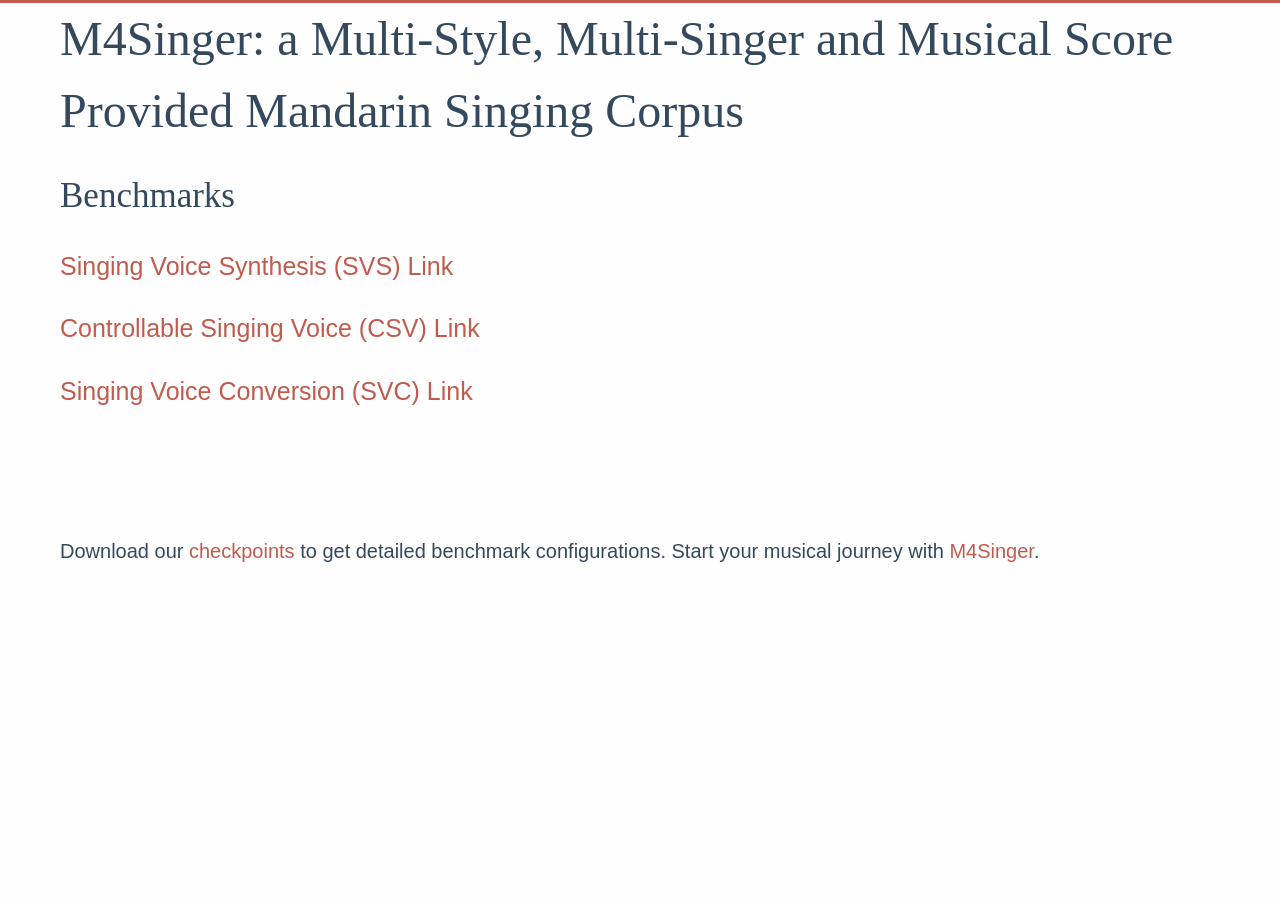
==== commit 5f97b465: "m4singer" ====
--- a/index.html
+++ b/index.html
@@ -13,7 +13,7 @@
 <meta name="apple-mobile-web-app-capable" content="yes">
 <meta name="apple-mobile-web-app-status-bar-style" content="#f8f5ec">
 
-<link rel="alternate" href="/default" title="SyntaSpeech" ><link rel="shortcut icon" type="image/x-icon" href="/favicon.ico?v=2.11.1" />
+<link rel="alternate" href="/default" title="M4Singer" ><link rel="shortcut icon" type="image/x-icon" href="/favicon.ico?v=2.11.1" />
 <link rel="canonical" href="http://yoursite.com/"/>
 
 <link rel="stylesheet" type="text/css" href="/lib/fancybox/jquery.fancybox.css" />
@@ -50,8 +50,7 @@
         <div class="content-wrapper">
           <div id="content" class="content"><section id="posts" class="posts"><article class="post">
     <header class="post-header">
-      <h1 class="post-title"><a class="post-link" href="/syntaspeech/">M4Singer: a Multi-Style, Multi-Singer and Musical Score Provided Mandarin Singing Corpus</a>
-        </h1>
+      <h1 class="post-title">M4Singer: a Multi-Style, Multi-Singer and Musical Score Provided Mandarin Singing Corpus</h1>
 
       <div class="post-meta"></div>
     </header>
@@ -59,12 +58,13 @@
     <div class="post-content">
 
 
+
 <h1 id="Audio-Samples"><a href="#Audio-Samples" class="headerlink" title="Audio Samples"></a>Benchmarks</h1><p></p>
         <p style="font-size:25px;"><a href="svs_index.html">Singing Voice Synthesis (SVS) Link</a></p>
         <p style="font-size:25px;"><a href="csv_index.html">Controllable Singing Voice (CSV) Link</a></p>
         <p style="font-size:25px;"><a href="svc_index.html">Singing Voice Conversion (SVC) Link</a></p>
-</ol>
-
+</ol><br /><br /><br />
+<p style="font-size:20px;">Download our <a href="https://drive.google.com/drive/folders/1ZkxbZTFjHroNpxmXuR3sQIgmT1mObNgw?usp=sharing">checkpoints</a> to get detailed benchmark configurations. Start your musical journey with <a href="https://github.com/M4Singer/M4Singer">M4Singer</a>.</p>
 
 
 
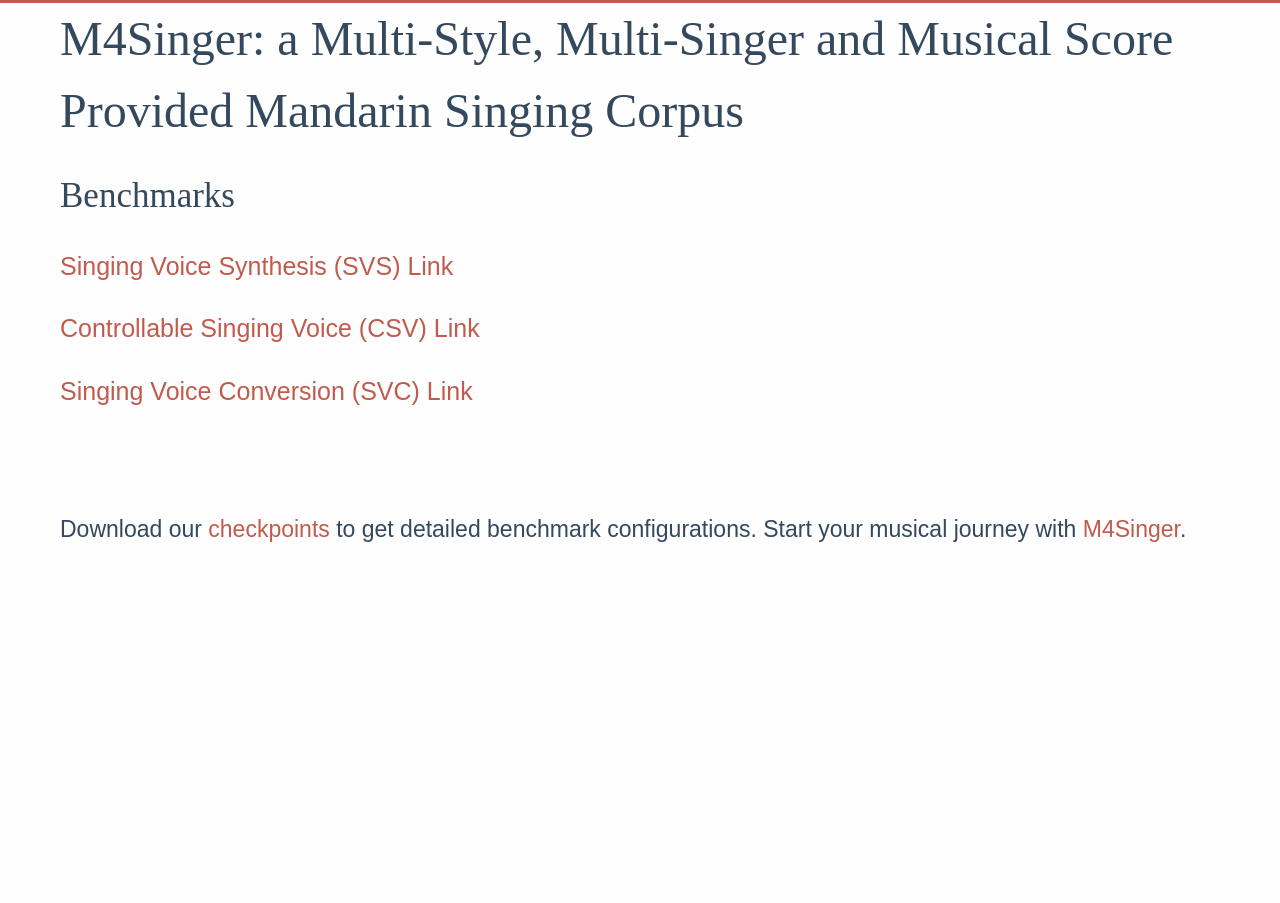
==== commit d6b35c4b: "m4singer" ====
--- a/index.html
+++ b/index.html
@@ -63,8 +63,8 @@
         <p style="font-size:25px;"><a href="svs_index.html">Singing Voice Synthesis (SVS) Link</a></p>
         <p style="font-size:25px;"><a href="csv_index.html">Controllable Singing Voice (CSV) Link</a></p>
         <p style="font-size:25px;"><a href="svc_index.html">Singing Voice Conversion (SVC) Link</a></p>
-</ol><br /><br /><br />
-<p style="font-size:20px;">Download our <a href="https://drive.google.com/drive/folders/1ZkxbZTFjHroNpxmXuR3sQIgmT1mObNgw?usp=sharing">checkpoints</a> to get detailed benchmark configurations. Start your musical journey with <a href="https://github.com/M4Singer/M4Singer">M4Singer</a>.</p>
+</ol><br /><br />
+<p style="font-size:23px;">Download our <a href="https://drive.google.com/drive/folders/1ZkxbZTFjHroNpxmXuR3sQIgmT1mObNgw?usp=sharing">checkpoints</a> to get detailed benchmark configurations. Start your musical journey with <a href="https://github.com/M4Singer/M4Singer">M4Singer</a>.</p>
 
 
 
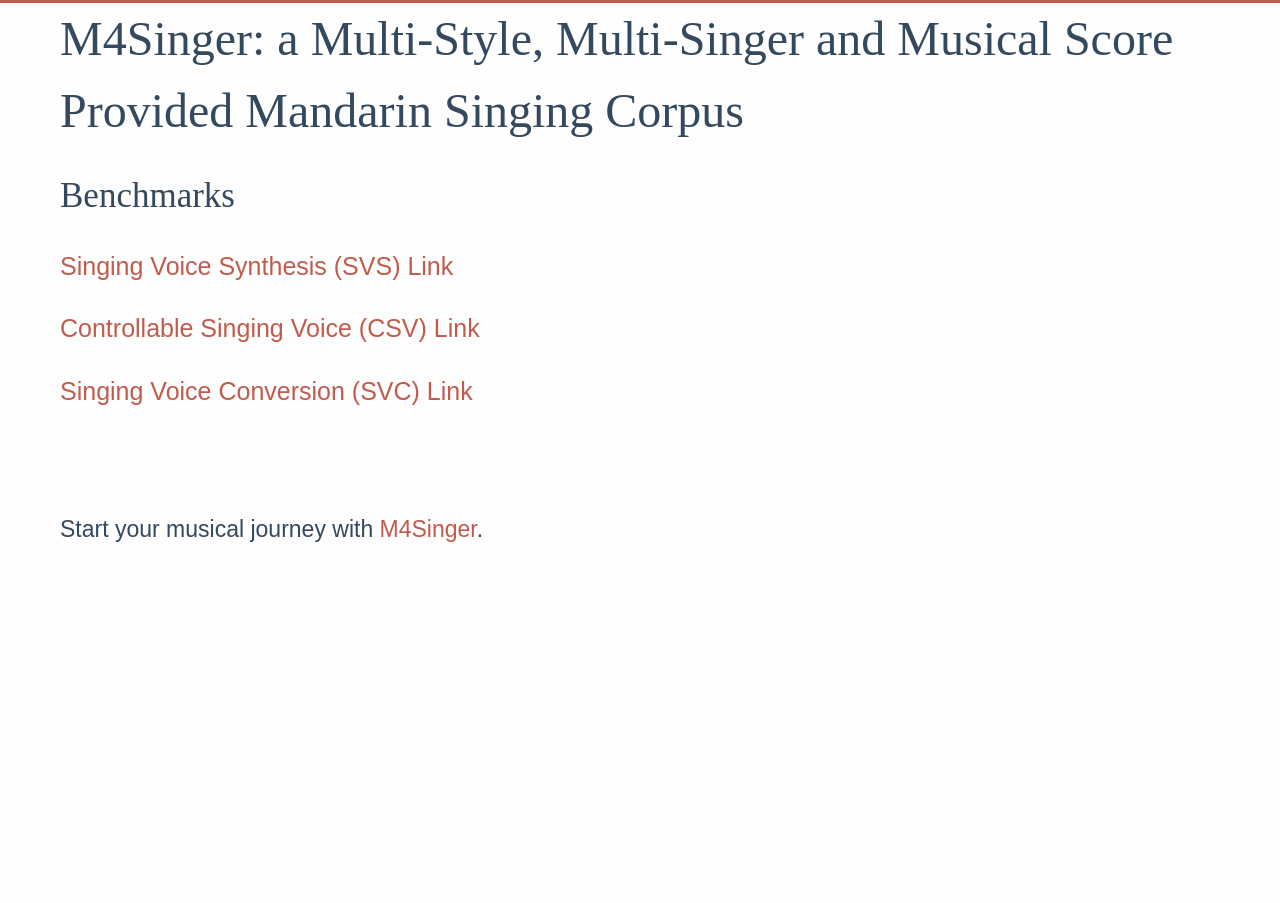
==== commit 9716b12c: "init" ====
--- a/index.html
+++ b/index.html
@@ -60,11 +60,11 @@
 
 
 <h1 id="Audio-Samples"><a href="#Audio-Samples" class="headerlink" title="Audio Samples"></a>Benchmarks</h1><p></p>
-        <p style="font-size:25px;"><a href="svs_index.html">Singing Voice Synthesis (SVS) Link</a></p>
+        <p style="font-size:25px;"><a href="https://huggingface.co/spaces/zlc99/M4Singer">Singing Voice Synthesis (SVS) Link</a></p>
         <p style="font-size:25px;"><a href="csv_index.html">Controllable Singing Voice (CSV) Link</a></p>
         <p style="font-size:25px;"><a href="svc_index.html">Singing Voice Conversion (SVC) Link</a></p>
 </ol><br /><br />
-<p style="font-size:23px;">Download our <a href="https://drive.google.com/drive/folders/1ZkxbZTFjHroNpxmXuR3sQIgmT1mObNgw?usp=sharing">checkpoints</a> to get detailed benchmark configurations. Start your musical journey with <a href="https://github.com/M4Singer/M4Singer">M4Singer</a>.</p>
+<p style="font-size:23px;">Start your musical journey with <a href="https://github.com/M4Singer/M4Singer">M4Singer</a>.</p>
 
 
 
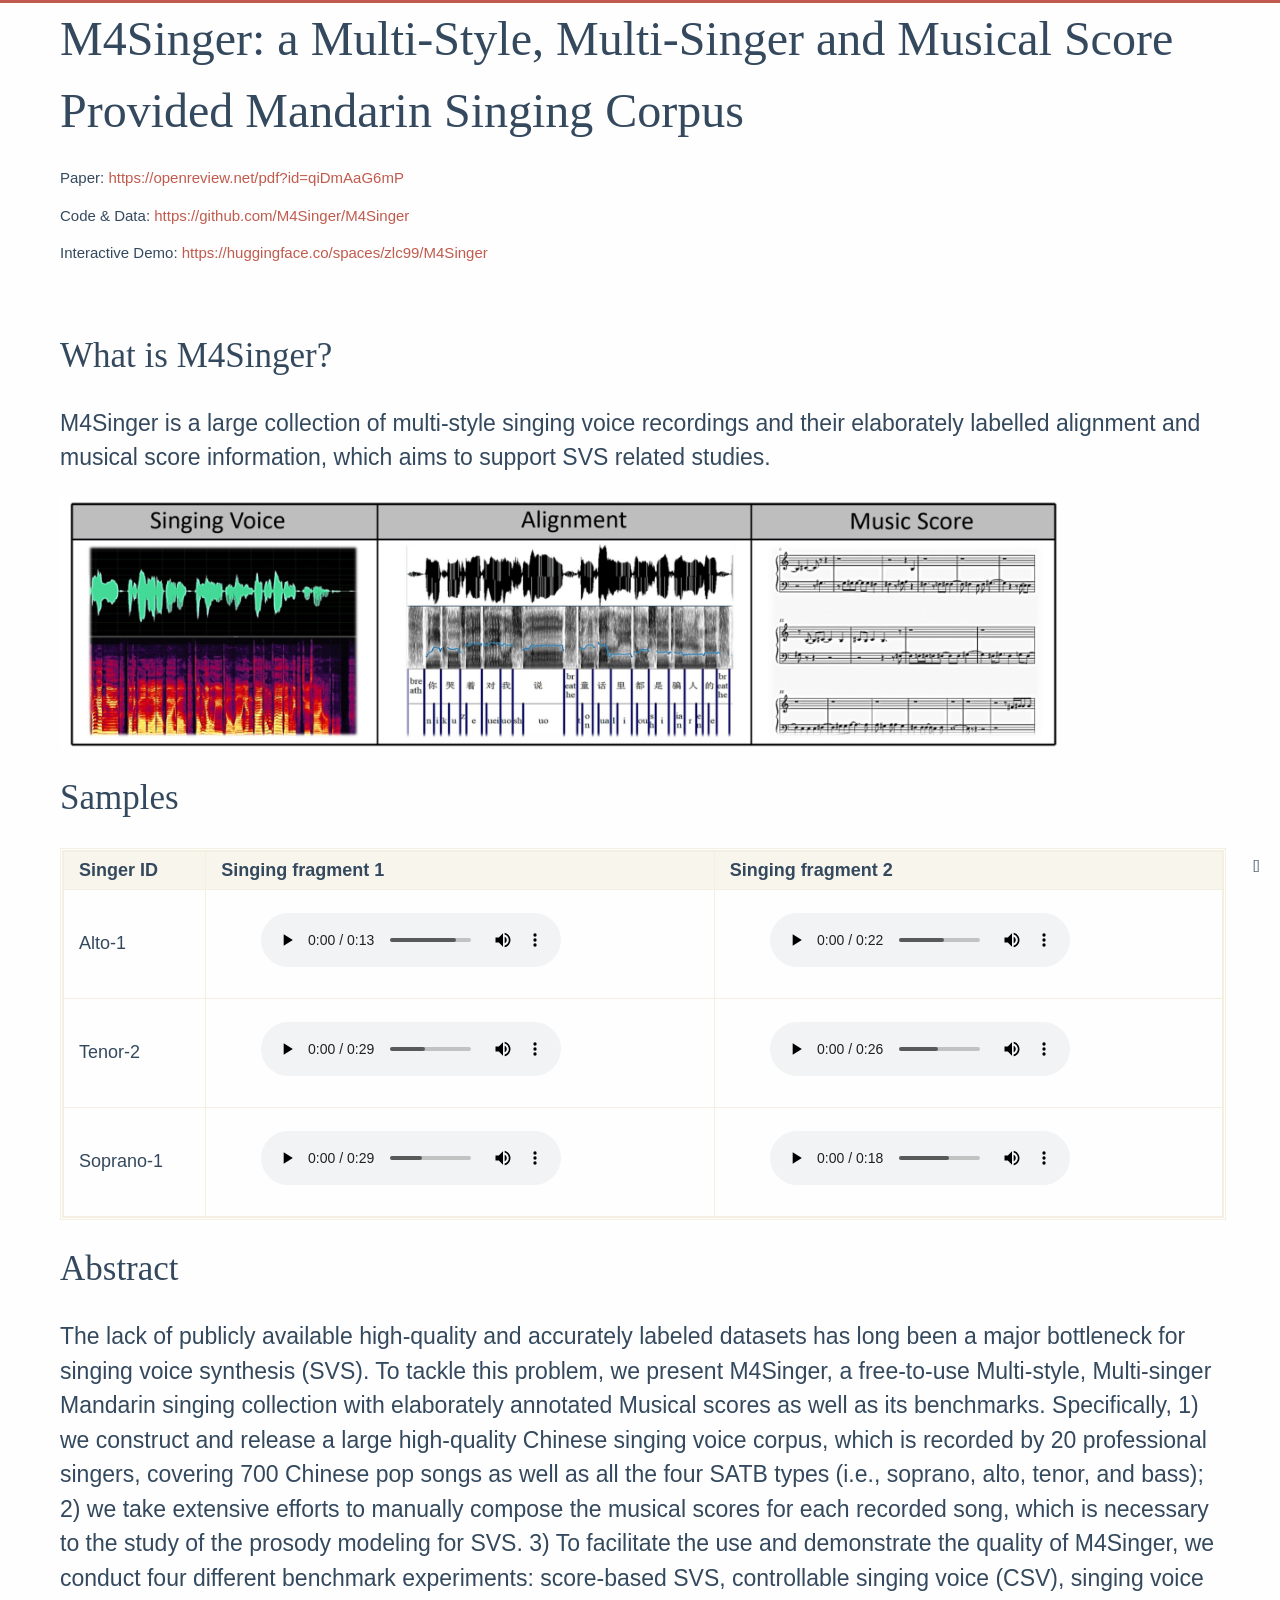
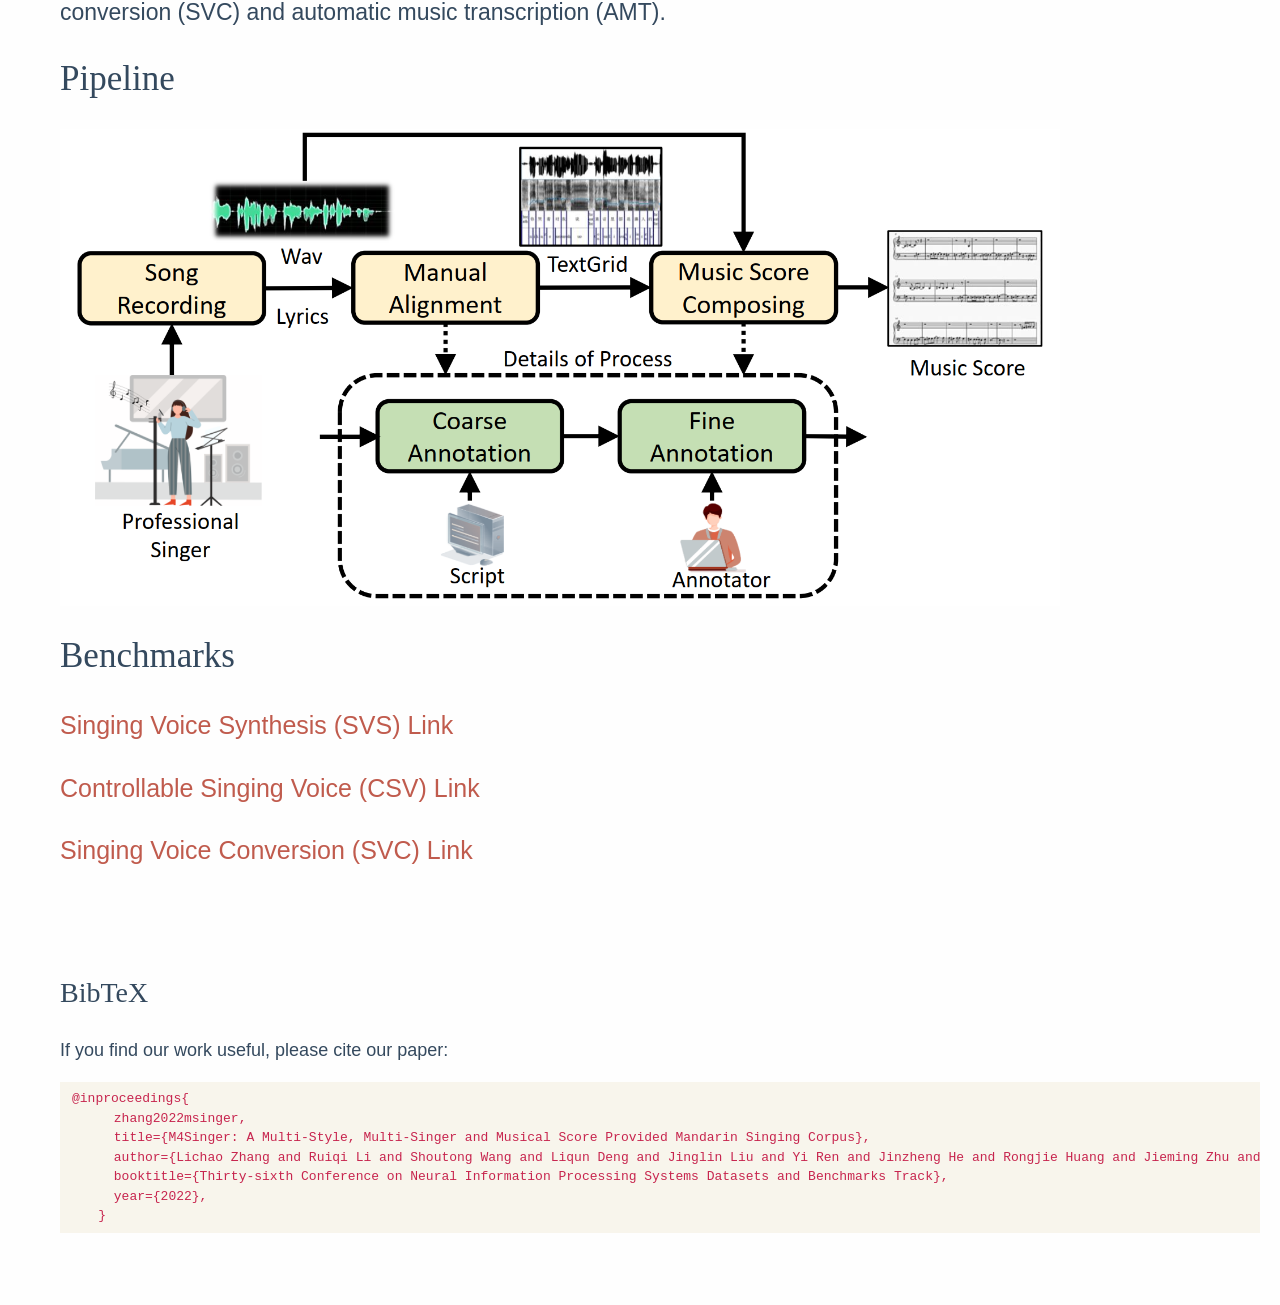
==== commit c1bb5ea9: "m4singer" ====
--- a/index.html
+++ b/index.html
@@ -57,16 +57,128 @@
 
     <div class="post-content">
 
+    
+    <p style="font-size:15px;">Paper: <a href="https://openreview.net/pdf?id=qiDmAaG6mP">https://openreview.net/pdf?id=qiDmAaG6mP</a></p>
+    <p style="font-size:15px;">Code & Data: <a href="https://github.com/M4Singer/M4Singer">https://github.com/M4Singer/M4Singer</a></p>
+    <p style="font-size:15px;">Interactive Demo: <a href="https://huggingface.co/spaces/zlc99/M4Singer">https://huggingface.co/spaces/zlc99/M4Singer</a></p>
 
+    <br />
 
-<h1 id="Audio-Samples"><a href="#Audio-Samples" class="headerlink" title="Audio Samples"></a>Benchmarks</h1><p></p>
+<h1 id="What"><a href="#What" class="headerlink" title="What"></a>What is M4Singer?</h1><p></p>
+      <p style="font-size:23px;">
+        M4Singer is a large collection of multi-style singing voice recordings
+        and their elaborately labelled alignment and musical score information, which aims to support SVS
+        related studies.
+      </p>
+      <img id="content" width="1000" src="m4singer/image/content.png"/>
+</ol>
+
+<h1 id="Samples"><a href="#Samples" class="headerlink" title="Samples"></a>Samples</h1><p></p>
+    <table>
+      <thead>
+      <tr>
+      <th style="text-align:left"><strong>Singer ID</strong></th>
+      <th style="text-align:left"><strong>Singing fragment 1</strong></th>
+      <th style="text-align:left"><strong>Singing fragment 2</strong></th>
+      </tr>
+      </thead>
+      <tbody>
+      <tr>
+      <td style="text-align:left">Alto-1</td>
+      <td style="text-align:left"><figure >
+      <audio controls preload="metadata">
+      <source src="m4singer/audio/samples/Alto-1_1.wav" type="audio/wav">
+      </audio>
+      
+      </figure>
+      </td>
+      <td style="text-align:left"><figure >
+      <audio controls preload="metadata">
+      <source src="m4singer/audio/samples/Alto-1_2.wav" type="audio/wav">
+      </audio>
+      
+      </figure>
+      </td>
+      </tr>
+      <tr>
+      <td style="text-align:left">Tenor-2</td>
+      <td style="text-align:left"><figure >
+      <audio controls preload="metadata">
+      <source src="m4singer/audio/samples/Tenor-2_1.wav" type="audio/wav">
+      </audio>
+      
+      </figure>
+      </td>
+      <td style="text-align:left"><figure >
+      <audio controls preload="metadata">
+      <source src="m4singer/audio/samples/Tenor-2_2.wav" type="audio/wav">
+      </audio>
+
+      </figure>
+      </td>
+      </tr>
+      <tr>
+      <td style="text-align:left">Soprano-1</td>
+      <td style="text-align:left"><figure >
+      <audio controls preload="metadata">
+      <source src="m4singer/audio/samples/Soprano-1_1.wav" type="audio/wav">
+      </audio>
+      
+      </figure>
+      </td>
+      <td style="text-align:left"><figure >
+      <audio controls preload="metadata">
+      <source src="m4singer/audio/samples/Soprano-1_2.wav" type="audio/wav">
+      </audio>
+      
+      </figure>
+      </td>
+      </tr>
+      </tbody>
+      </table>
+</ol>
+
+<h1 id="Abstract"><a href="#Abstract" class="headerlink" title="Abstract"></a>Abstract</h1><p></p>
+      <p style="font-size:23px;">
+        The lack of publicly available high-quality and accurately labeled datasets has long
+        been a major bottleneck for singing voice synthesis (SVS). To tackle this problem,
+        we present M4Singer, a free-to-use Multi-style, Multi-singer Mandarin singing
+        collection with elaborately annotated Musical scores as well as its benchmarks.
+        Specifically, 1) we construct and release a large high-quality Chinese singing voice
+        corpus, which is recorded by 20 professional singers, covering 700 Chinese pop
+        songs as well as all the four SATB types (i.e., soprano, alto, tenor, and bass);
+        2) we take extensive efforts to manually compose the musical scores for each
+        recorded song, which is necessary to the study of the prosody modeling for SVS.
+        3) To facilitate the use and demonstrate the quality of M4Singer, we conduct four
+        different benchmark experiments: score-based SVS, controllable singing voice
+        (CSV), singing voice conversion (SVC) and automatic music transcription (AMT).
+      </p>
+</ol>
+
+<h1 id="Pipeline"><a href="#Pipeline" class="Peaderlink" title="Pipeline"></a>Pipeline</h1><p></p>
+<img id="content" width="1000" src="m4singer/image/biaozhu.jpg"/>
+</ol>
+
+<h1 id="Benchmarks"><a href="#Benchmarks" class="headerlink" title="Benchmarks"></a>Benchmarks</h1><p></p>
         <p style="font-size:25px;"><a href="https://huggingface.co/spaces/zlc99/M4Singer">Singing Voice Synthesis (SVS) Link</a></p>
         <p style="font-size:25px;"><a href="csv_index.html">Controllable Singing Voice (CSV) Link</a></p>
         <p style="font-size:25px;"><a href="svc_index.html">Singing Voice Conversion (SVC) Link</a></p>
 </ol><br /><br />
-<p style="font-size:23px;">Start your musical journey with <a href="https://github.com/M4Singer/M4Singer">M4Singer</a>.</p>
 
-
+<section class="section" id="BibTeX">
+  <div class="container is-max-desktop content">
+    <h2 class="title">BibTeX</h2>
+    <p>If you find our work useful, please cite our paper:</p>
+    <pre><code>@inproceedings{
+      zhang2022msinger,
+      title={M4Singer: A Multi-Style, Multi-Singer and Musical Score Provided Mandarin Singing Corpus},
+      author={Lichao Zhang and Ruiqi Li and Shoutong Wang and Liqun Deng and Jinglin Liu and Yi Ren and Jinzheng He and Rongjie Huang and Jieming Zhu and Xiao Chen and Zhou Zhao},
+      booktitle={Thirty-sixth Conference on Neural Information Processing Systems Datasets and Benchmarks Track},
+      year={2022},
+    }
+</code></pre>
+  </div>
+</section>
 
 <h3 id><a href="#" class="headerlink" title></a></h3>
         </div></article>
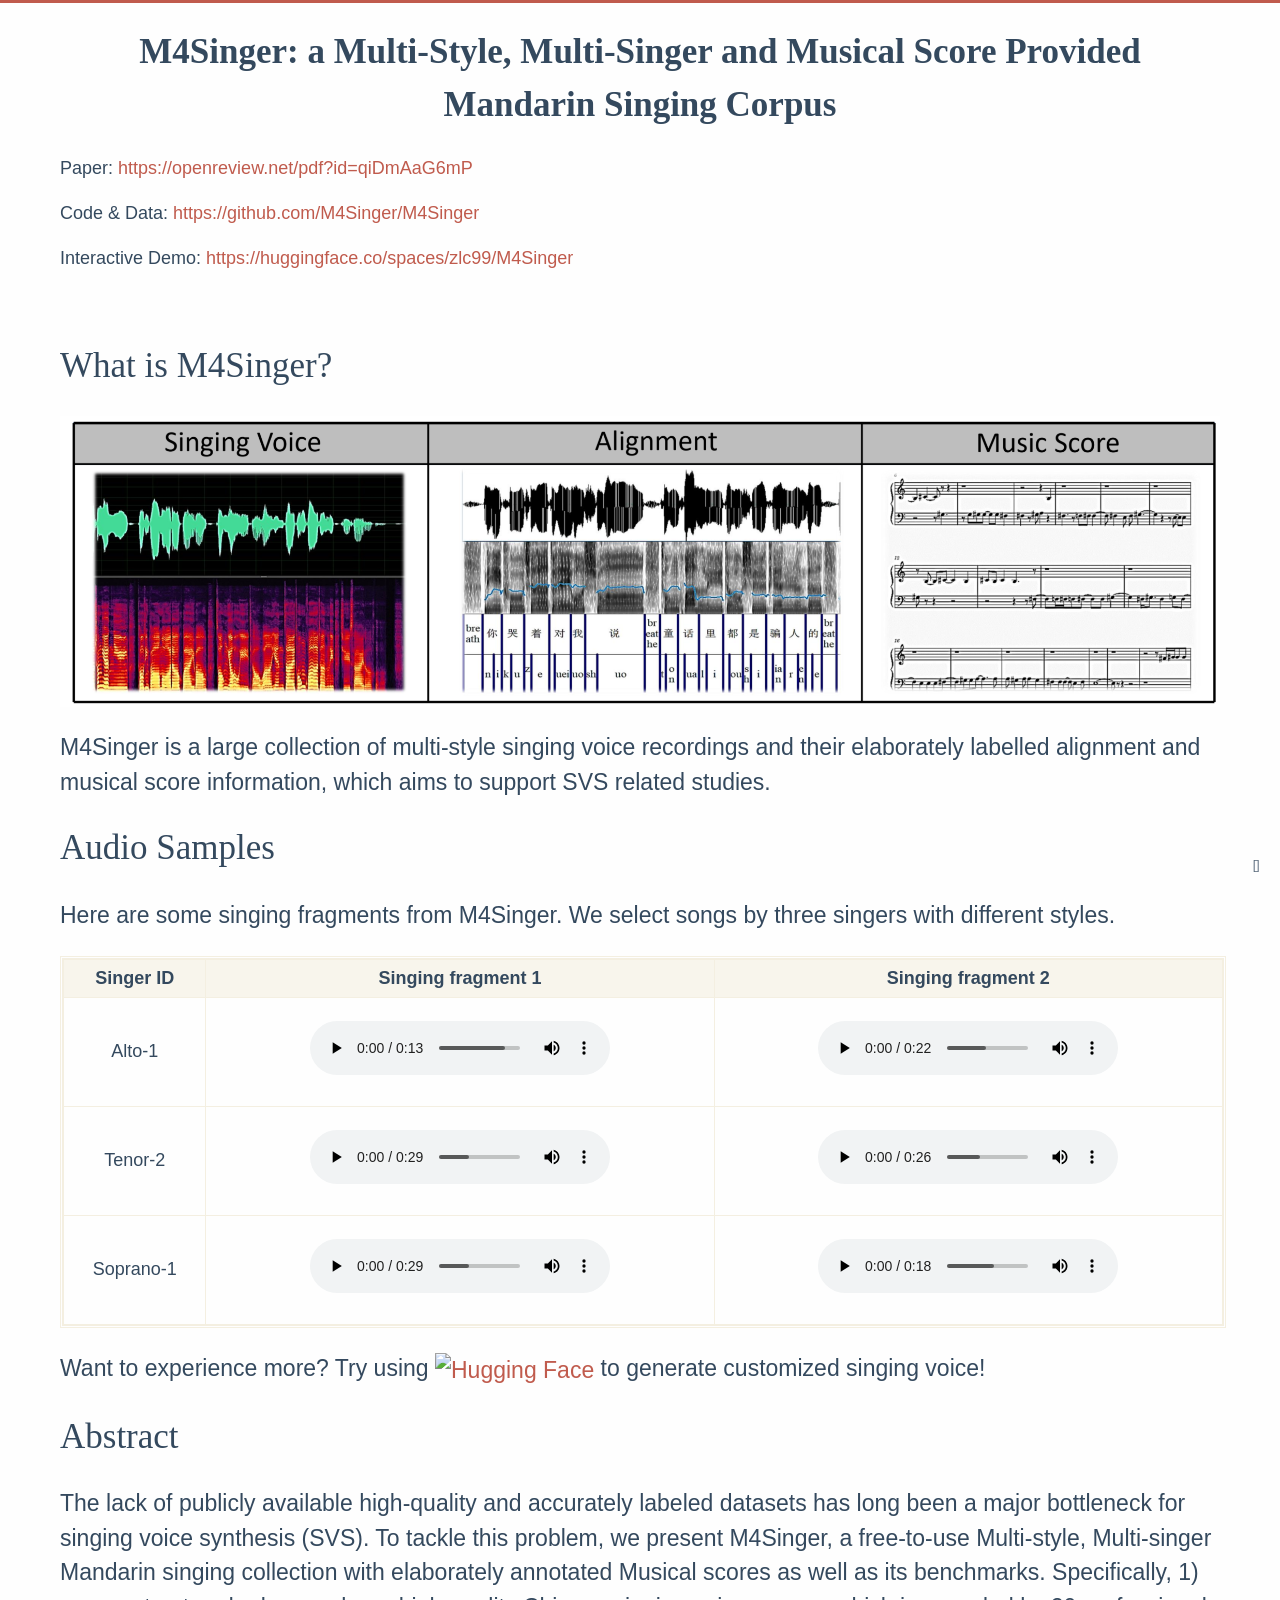
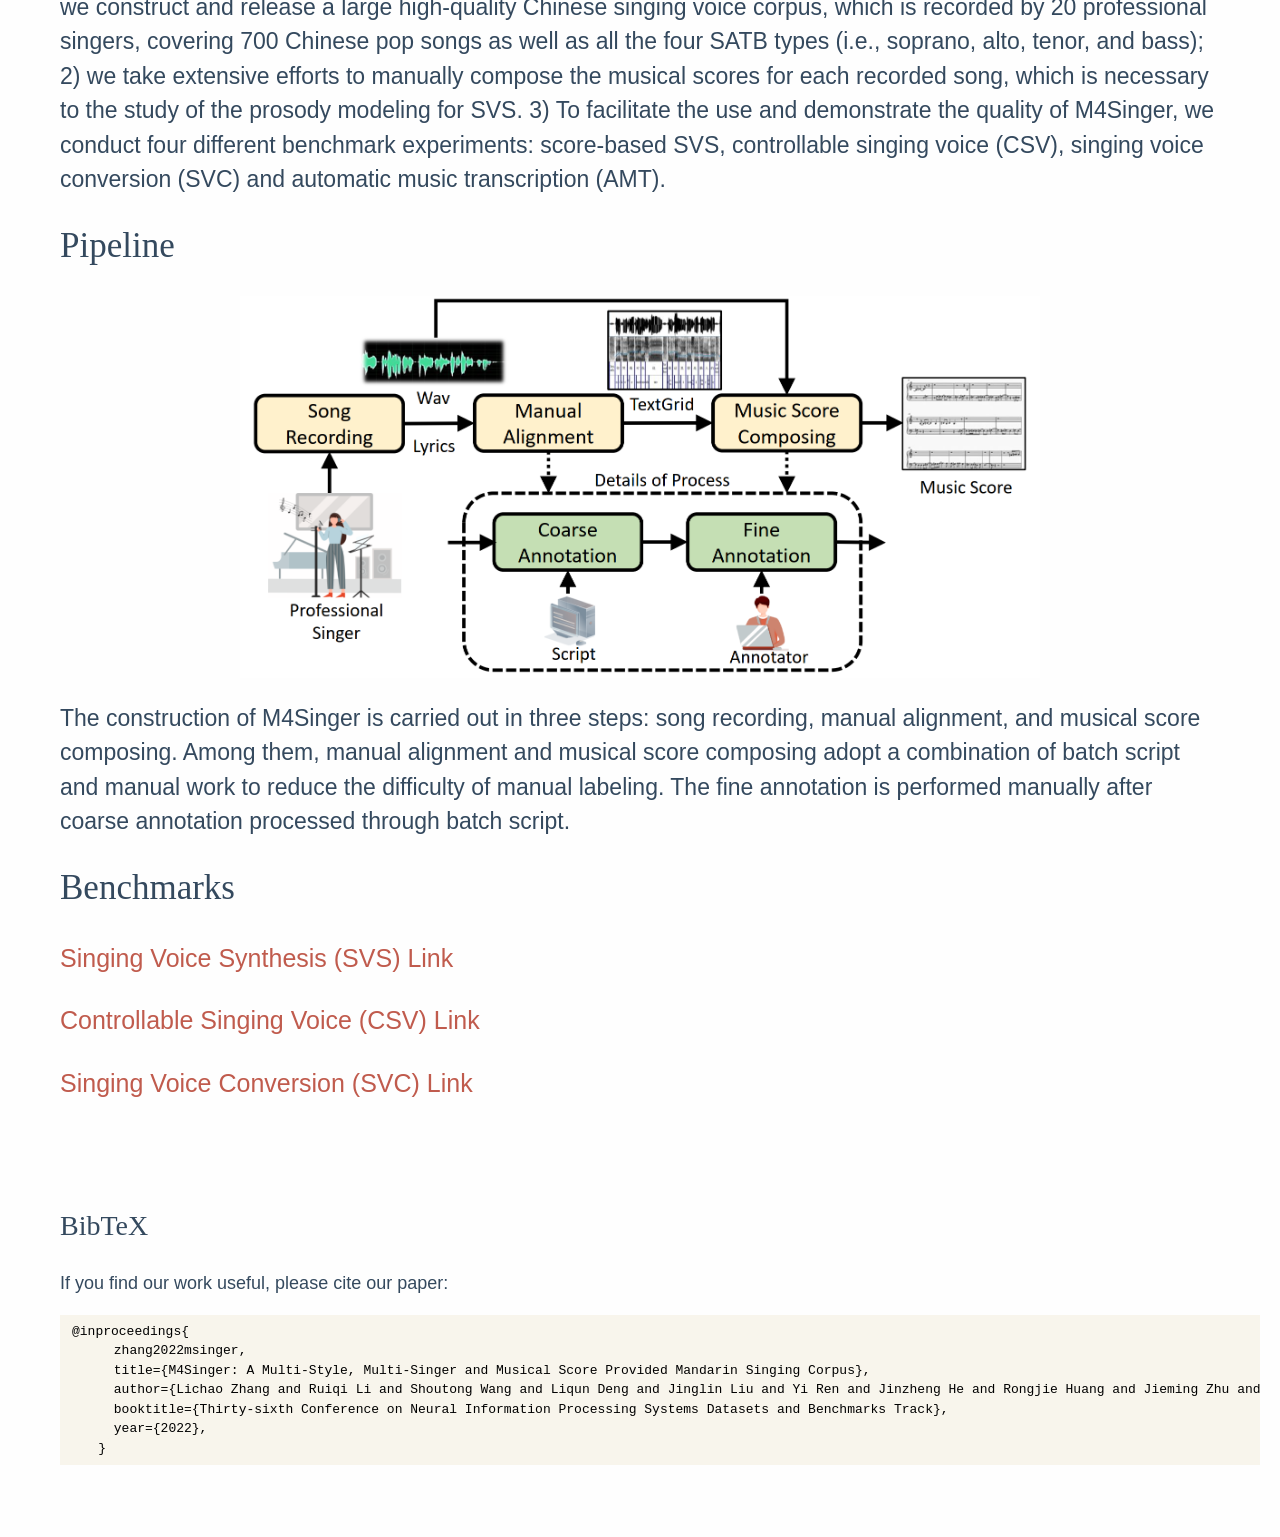
==== commit aaad50ea: "m4singer" ====
--- a/index.html
+++ b/index.html
@@ -50,49 +50,54 @@
         <div class="content-wrapper">
           <div id="content" class="content"><section id="posts" class="posts"><article class="post">
     <header class="post-header">
-      <h1 class="post-title">M4Singer: a Multi-Style, Multi-Singer and Musical Score Provided Mandarin Singing Corpus</h1>
-
+      <h1 style="text-align: center">M4Singer: a Multi-Style, Multi-Singer and Musical Score Provided Mandarin Singing Corpus</h1>
+ 
       <div class="post-meta"></div>
     </header>
 
     <div class="post-content">
 
     
-    <p style="font-size:15px;">Paper: <a href="https://openreview.net/pdf?id=qiDmAaG6mP">https://openreview.net/pdf?id=qiDmAaG6mP</a></p>
-    <p style="font-size:15px;">Code & Data: <a href="https://github.com/M4Singer/M4Singer">https://github.com/M4Singer/M4Singer</a></p>
-    <p style="font-size:15px;">Interactive Demo: <a href="https://huggingface.co/spaces/zlc99/M4Singer">https://huggingface.co/spaces/zlc99/M4Singer</a></p>
+    <p style="font-size:18px;" >Paper: <a href="https://openreview.net/pdf?id=qiDmAaG6mP">https://openreview.net/pdf?id=qiDmAaG6mP</a></p>
+    <p style="font-size:18px;">Code & Data: <a href="https://github.com/M4Singer/M4Singer">https://github.com/M4Singer/M4Singer</a></p>
+    <p style="font-size:18px;">Interactive Demo: <a href="https://huggingface.co/spaces/zlc99/M4Singer">https://huggingface.co/spaces/zlc99/M4Singer</a></p>
 
     <br />
 
-<h1 id="What"><a href="#What" class="headerlink" title="What"></a>What is M4Singer?</h1><p></p>
+<h1 id="What" ><a href="#What" class="headerlink" title="What"></a>What is M4Singer?</h1><p></p>
+      <div style="text-align:center;">
+        <img  id="content" width="1200" src="m4singer/image/content.png"/>
+      </div>
       <p style="font-size:23px;">
         M4Singer is a large collection of multi-style singing voice recordings
         and their elaborately labelled alignment and musical score information, which aims to support SVS
-        related studies.
-      </p>
-      <img id="content" width="1000" src="m4singer/image/content.png"/>
-</ol>
-
-<h1 id="Samples"><a href="#Samples" class="headerlink" title="Samples"></a>Samples</h1><p></p>
+        related studies.</p>
+</ol>
+
+<h1 id="Samples" ><a href="#Samples" class="headerlink" title="Samples"></a>Audio Samples</h1><p></p>
+
+<p style="font-size:23px;">
+  Here are some singing fragments from M4Singer. We select songs by three singers with different styles.
+</p>
     <table>
       <thead>
       <tr>
-      <th style="text-align:left"><strong>Singer ID</strong></th>
-      <th style="text-align:left"><strong>Singing fragment 1</strong></th>
-      <th style="text-align:left"><strong>Singing fragment 2</strong></th>
+      <th style="text-align:center"><strong>Singer ID</strong></th>
+      <th style="text-align:center"><strong>Singing fragment 1</strong></th>
+      <th style="text-align:center"><strong>Singing fragment 2</strong></th>
       </tr>
       </thead>
       <tbody>
       <tr>
-      <td style="text-align:left">Alto-1</td>
-      <td style="text-align:left"><figure >
+      <td style="text-align:center">Alto-1</td>
+      <td style="text-align:center"><figure >
       <audio controls preload="metadata">
       <source src="m4singer/audio/samples/Alto-1_1.wav" type="audio/wav">
       </audio>
       
       </figure>
       </td>
-      <td style="text-align:left"><figure >
+      <td style="text-align:center"><figure >
       <audio controls preload="metadata">
       <source src="m4singer/audio/samples/Alto-1_2.wav" type="audio/wav">
       </audio>
@@ -101,15 +106,15 @@
       </td>
       </tr>
       <tr>
-      <td style="text-align:left">Tenor-2</td>
-      <td style="text-align:left"><figure >
+      <td style="text-align:center">Tenor-2</td>
+      <td style="text-align:center"><figure >
       <audio controls preload="metadata">
       <source src="m4singer/audio/samples/Tenor-2_1.wav" type="audio/wav">
       </audio>
       
       </figure>
       </td>
-      <td style="text-align:left"><figure >
+      <td style="text-align:center"><figure >
       <audio controls preload="metadata">
       <source src="m4singer/audio/samples/Tenor-2_2.wav" type="audio/wav">
       </audio>
@@ -118,15 +123,15 @@
       </td>
       </tr>
       <tr>
-      <td style="text-align:left">Soprano-1</td>
-      <td style="text-align:left"><figure >
+      <td style="text-align:center">Soprano-1</td>
+      <td style="text-align:center"><figure >
       <audio controls preload="metadata">
       <source src="m4singer/audio/samples/Soprano-1_1.wav" type="audio/wav">
       </audio>
       
       </figure>
       </td>
-      <td style="text-align:left"><figure >
+      <td style="text-align:center"><figure >
       <audio controls preload="metadata">
       <source src="m4singer/audio/samples/Soprano-1_2.wav" type="audio/wav">
       </audio>
@@ -136,9 +141,14 @@
       </tr>
       </tbody>
       </table>
-</ol>
-
-<h1 id="Abstract"><a href="#Abstract" class="headerlink" title="Abstract"></a>Abstract</h1><p></p>
+      
+      <p style="font-size:23px;">
+        Want to experience more? Try using <a href="https://huggingface.co/spaces/zlc99/M4Singer" rel="nofollow"><img src="https://camo.githubusercontent.com/8ca9a96ab09d64f7c9492ad04f59986a716461523f6f5bb11c6afa3e693befb6/68747470733a2f2f696d672e736869656c64732e696f2f62616467652f25463025394625413425393725323048756767696e67253230466163652d626c75653f6c6162656c3d44656d6f" alt="Hugging Face" data-canonical-src="https://img.shields.io/badge/%F0%9F%A4%97%20Hugging%20Face-blue?label=Demo" style="max-width: 100%;"></a>
+        to generate customized singing voice!
+      </p>
+</ol>
+
+<h1 id="Abstract" ><a href="#Abstract" class="headerlink" title="Abstract"></a>Abstract</h1><p></p>
       <p style="font-size:23px;">
         The lack of publicly available high-quality and accurately labeled datasets has long
         been a major bottleneck for singing voice synthesis (SVS). To tackle this problem,
@@ -155,11 +165,20 @@
       </p>
 </ol>
 
-<h1 id="Pipeline"><a href="#Pipeline" class="Peaderlink" title="Pipeline"></a>Pipeline</h1><p></p>
-<img id="content" width="1000" src="m4singer/image/biaozhu.jpg"/>
-</ol>
-
-<h1 id="Benchmarks"><a href="#Benchmarks" class="headerlink" title="Benchmarks"></a>Benchmarks</h1><p></p>
+<h1 id="Pipeline" ><a href="#Pipeline" class="Peaderlink" title="Pipeline"></a>Pipeline</h1><p></p>
+<div style="text-align:center;">
+  <img id="content" width="800" src="m4singer/image/biaozhu.jpg"/>
+</div>
+<p style="font-size:23px;">
+  The construction of M4Singer is carried out in three steps: song recording,
+  manual alignment, and musical score composing. Among them, manual alignment and musical score
+  composing adopt a combination of batch script and manual work to reduce the difficulty of manual
+  labeling. The fine annotation is performed manually after coarse annotation processed through batch
+  script.
+</p>
+</ol>
+
+<h1 id="Benchmarks" ><a href="#Benchmarks" class="headerlink" title="Benchmarks"></a>Benchmarks</h1><p></p>
         <p style="font-size:25px;"><a href="https://huggingface.co/spaces/zlc99/M4Singer">Singing Voice Synthesis (SVS) Link</a></p>
         <p style="font-size:25px;"><a href="csv_index.html">Controllable Singing Voice (CSV) Link</a></p>
         <p style="font-size:25px;"><a href="svc_index.html">Singing Voice Conversion (SVC) Link</a></p>
@@ -169,7 +188,7 @@
   <div class="container is-max-desktop content">
     <h2 class="title">BibTeX</h2>
     <p>If you find our work useful, please cite our paper:</p>
-    <pre><code>@inproceedings{
+    <pre><code style="color:rgb(0, 0, 0);">@inproceedings{
       zhang2022msinger,
       title={M4Singer: A Multi-Style, Multi-Singer and Musical Score Provided Mandarin Singing Corpus},
       author={Lichao Zhang and Ruiqi Li and Shoutong Wang and Liqun Deng and Jinglin Liu and Yi Ren and Jinzheng He and Rongjie Huang and Jieming Zhu and Xiao Chen and Zhou Zhao},
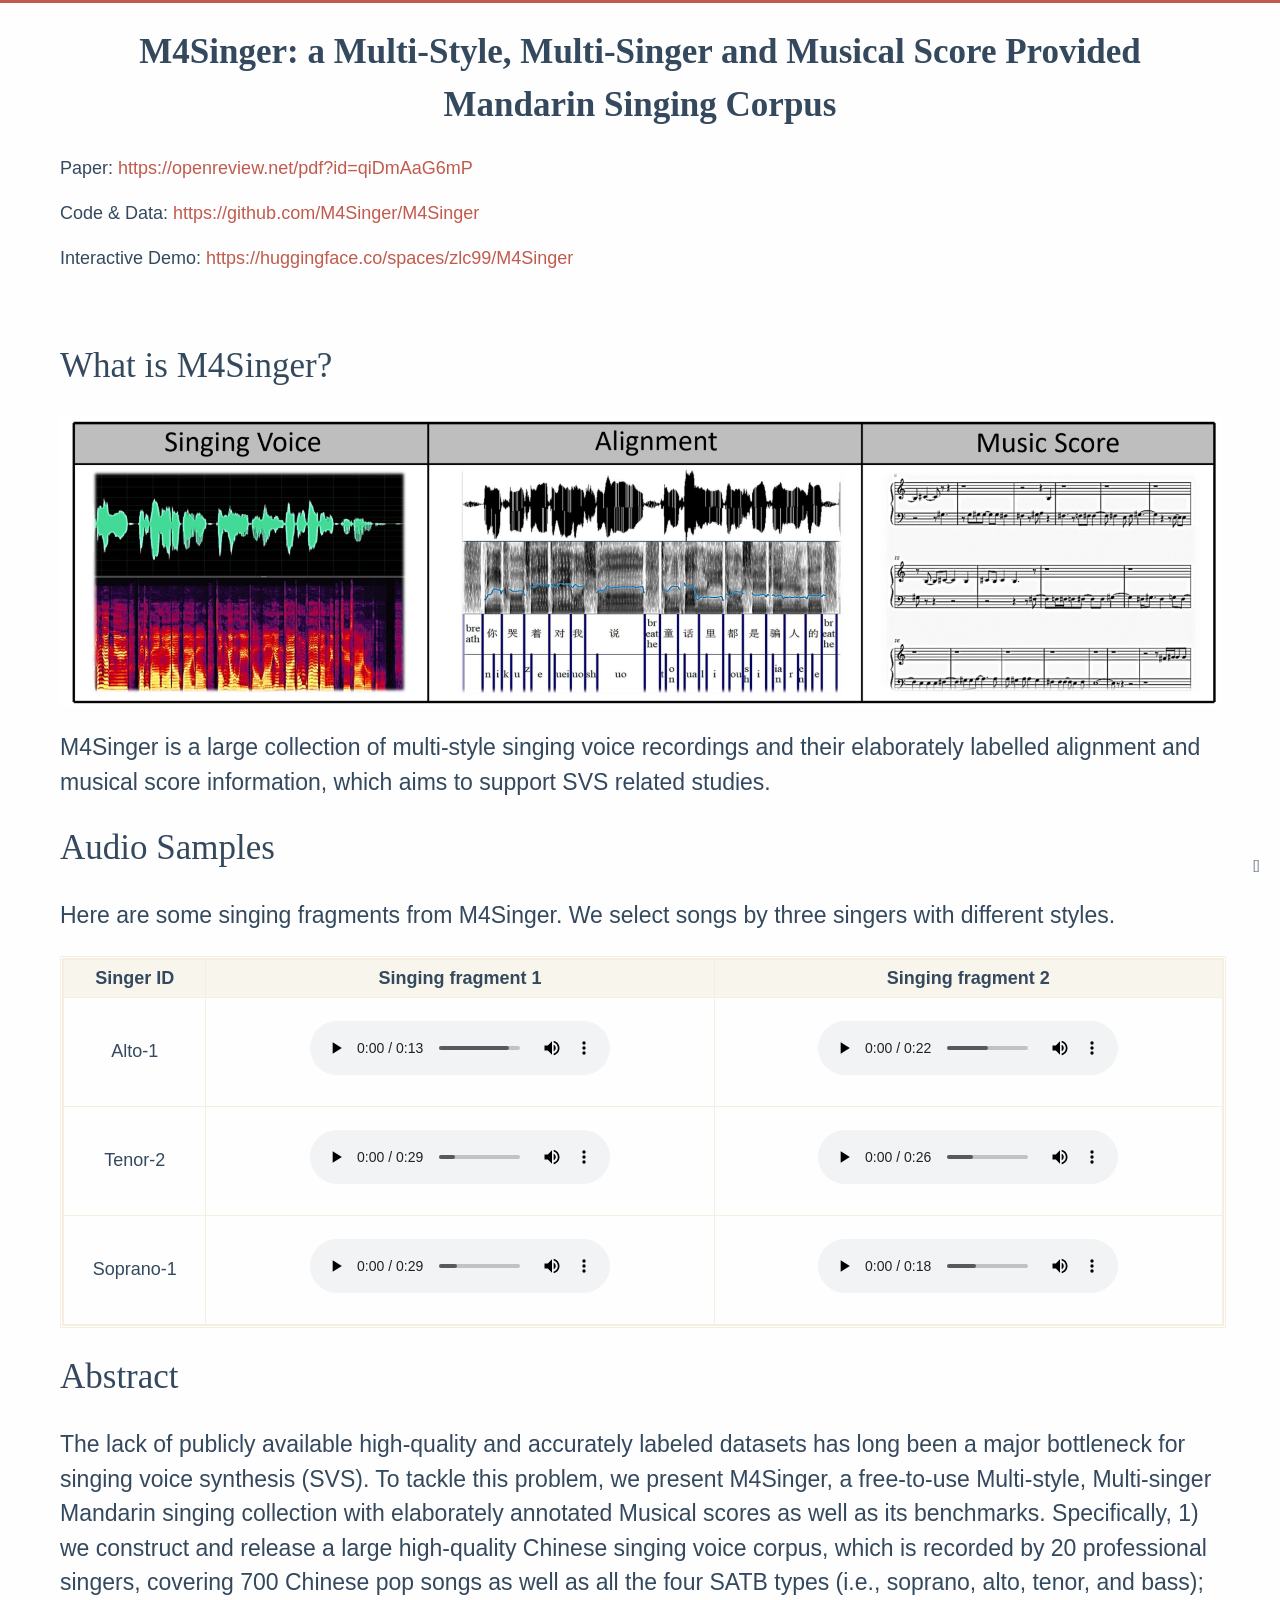
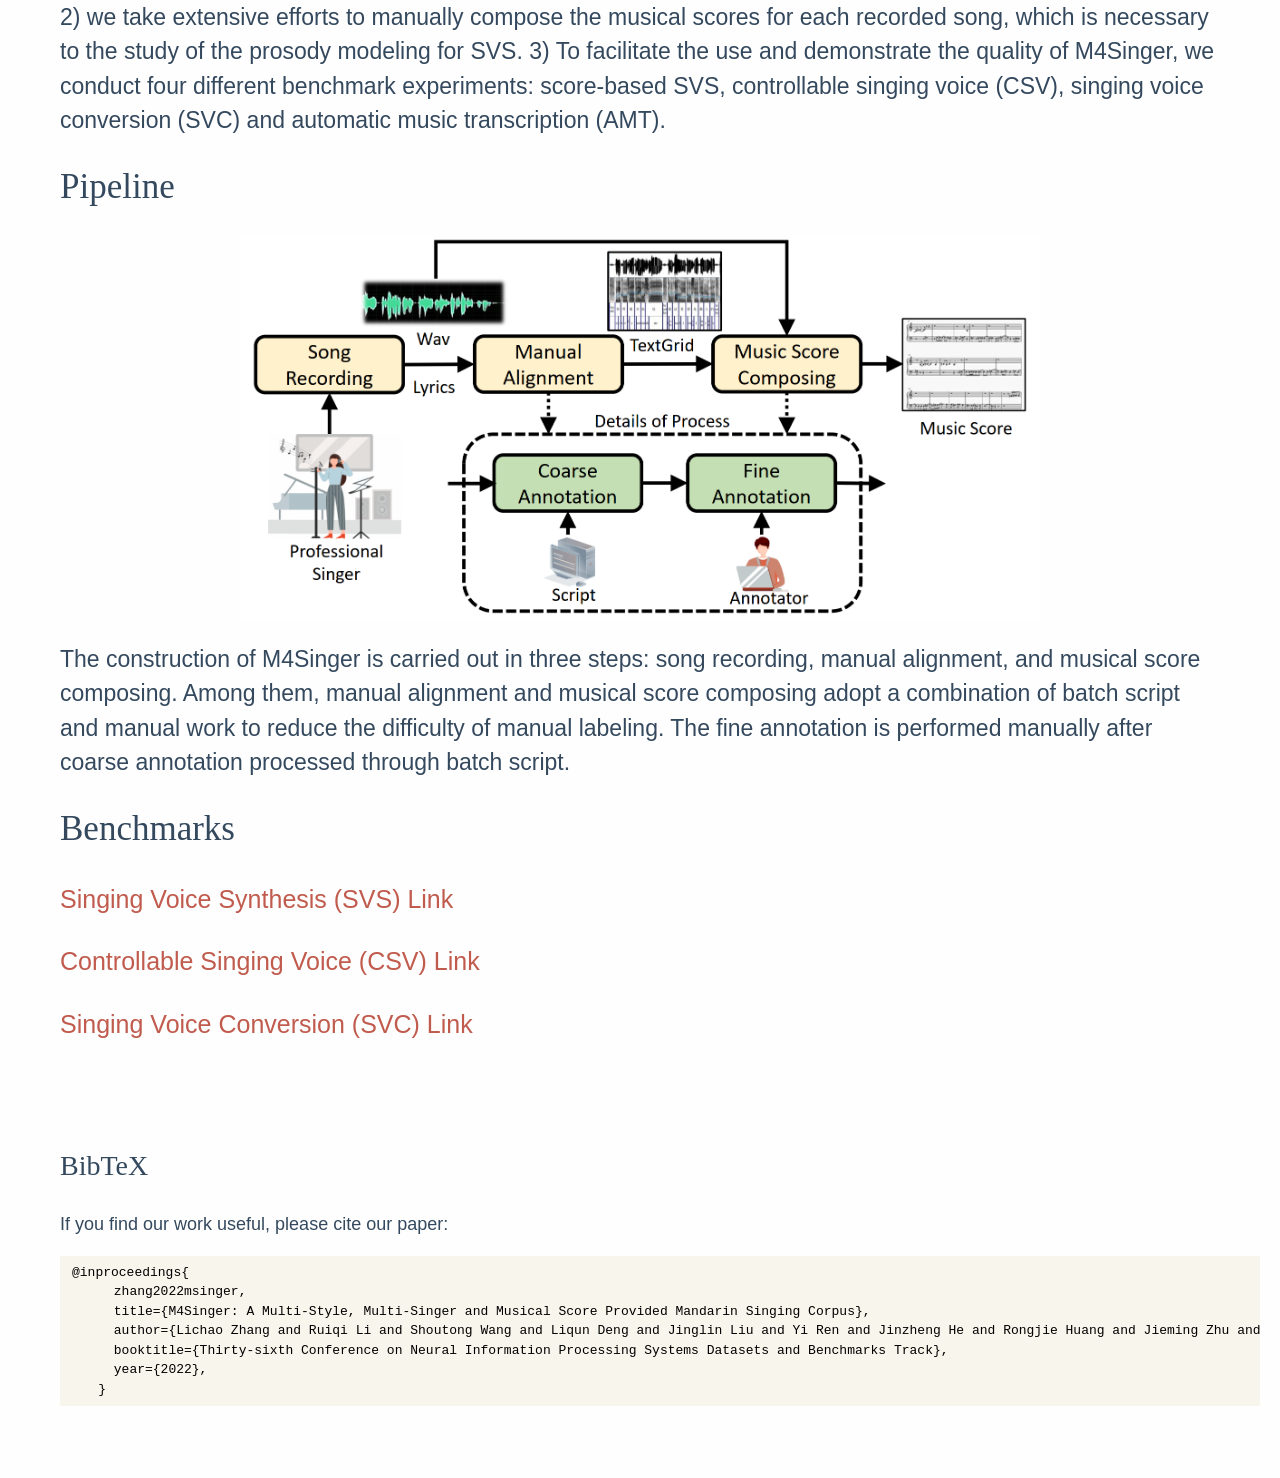
==== commit e5242c04: "m4singer" ====
--- a/index.html
+++ b/index.html
@@ -141,11 +141,6 @@
       </tr>
       </tbody>
       </table>
-      
-      <p style="font-size:23px;">
-        Want to experience more? Try using <a href="https://huggingface.co/spaces/zlc99/M4Singer" rel="nofollow"><img src="https://camo.githubusercontent.com/8ca9a96ab09d64f7c9492ad04f59986a716461523f6f5bb11c6afa3e693befb6/68747470733a2f2f696d672e736869656c64732e696f2f62616467652f25463025394625413425393725323048756767696e67253230466163652d626c75653f6c6162656c3d44656d6f" alt="Hugging Face" data-canonical-src="https://img.shields.io/badge/%F0%9F%A4%97%20Hugging%20Face-blue?label=Demo" style="max-width: 100%;"></a>
-        to generate customized singing voice!
-      </p>
 </ol>
 
 <h1 id="Abstract" ><a href="#Abstract" class="headerlink" title="Abstract"></a>Abstract</h1><p></p>
